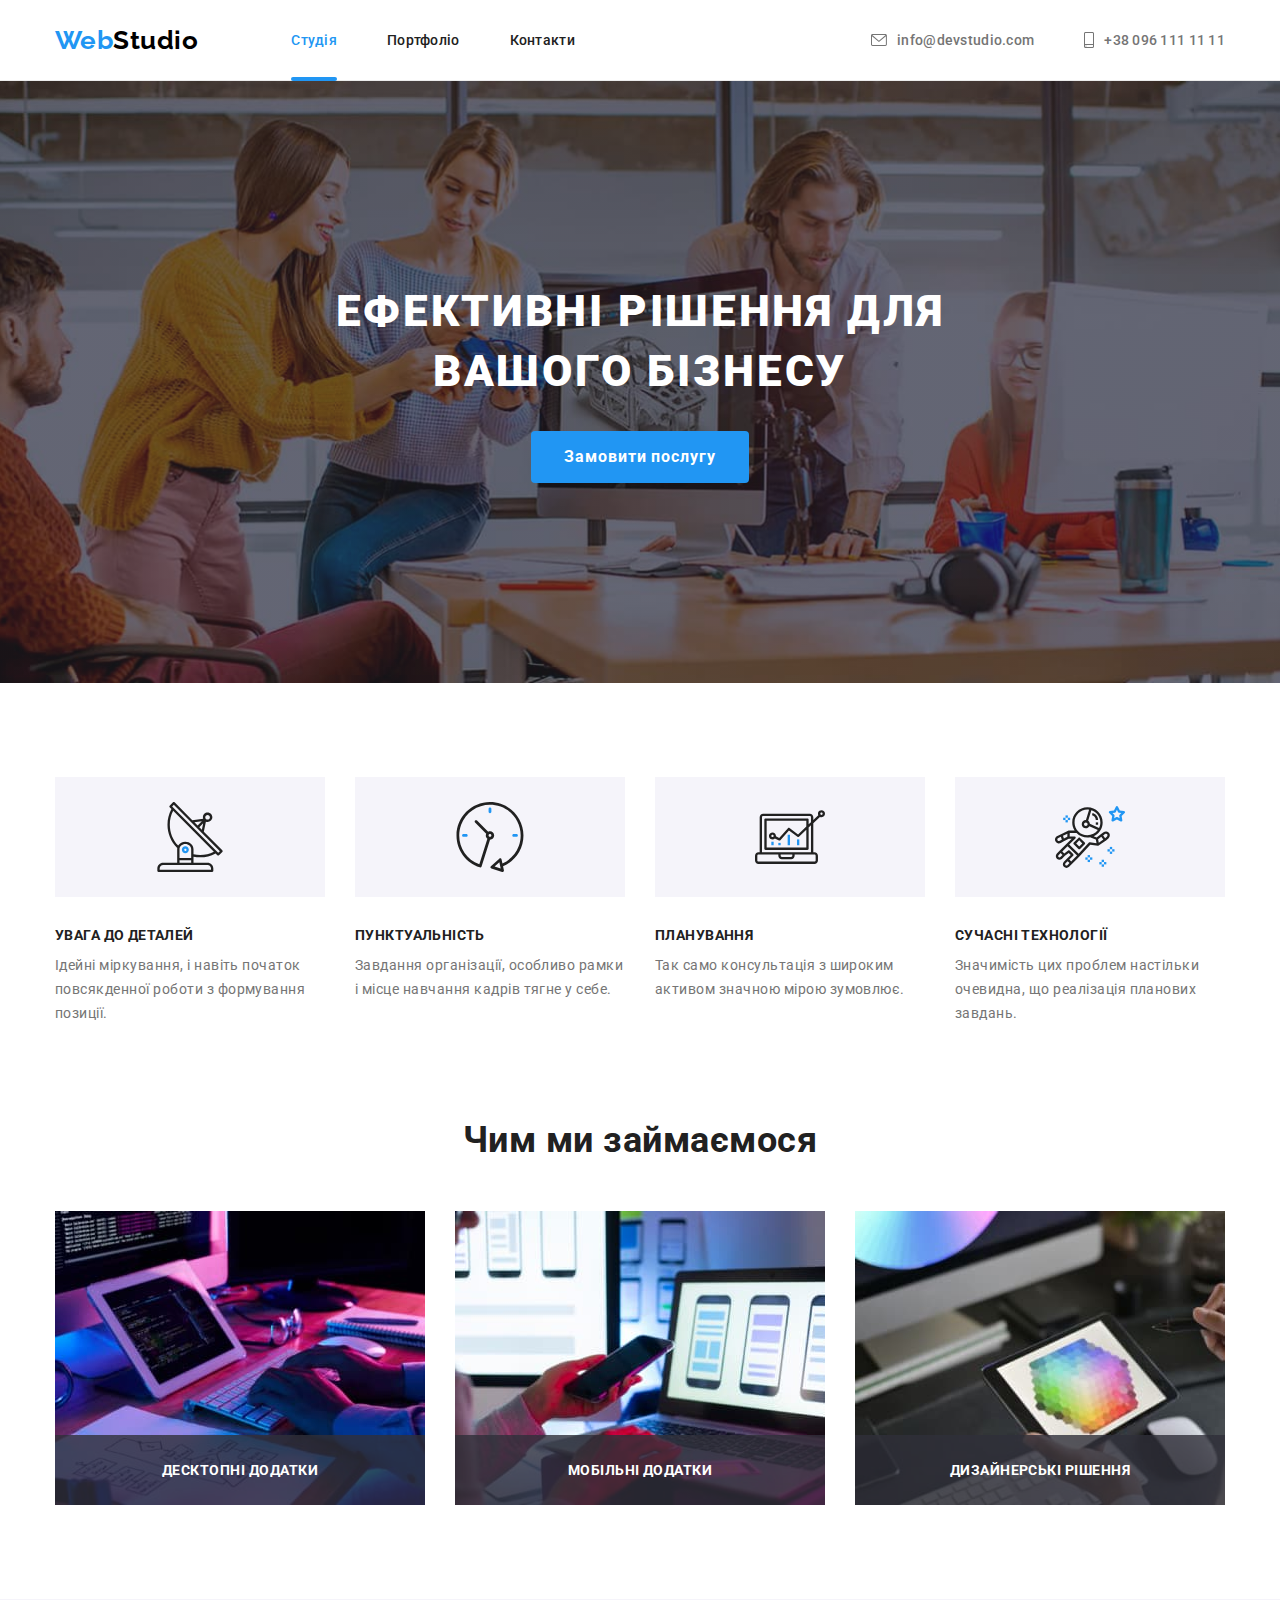
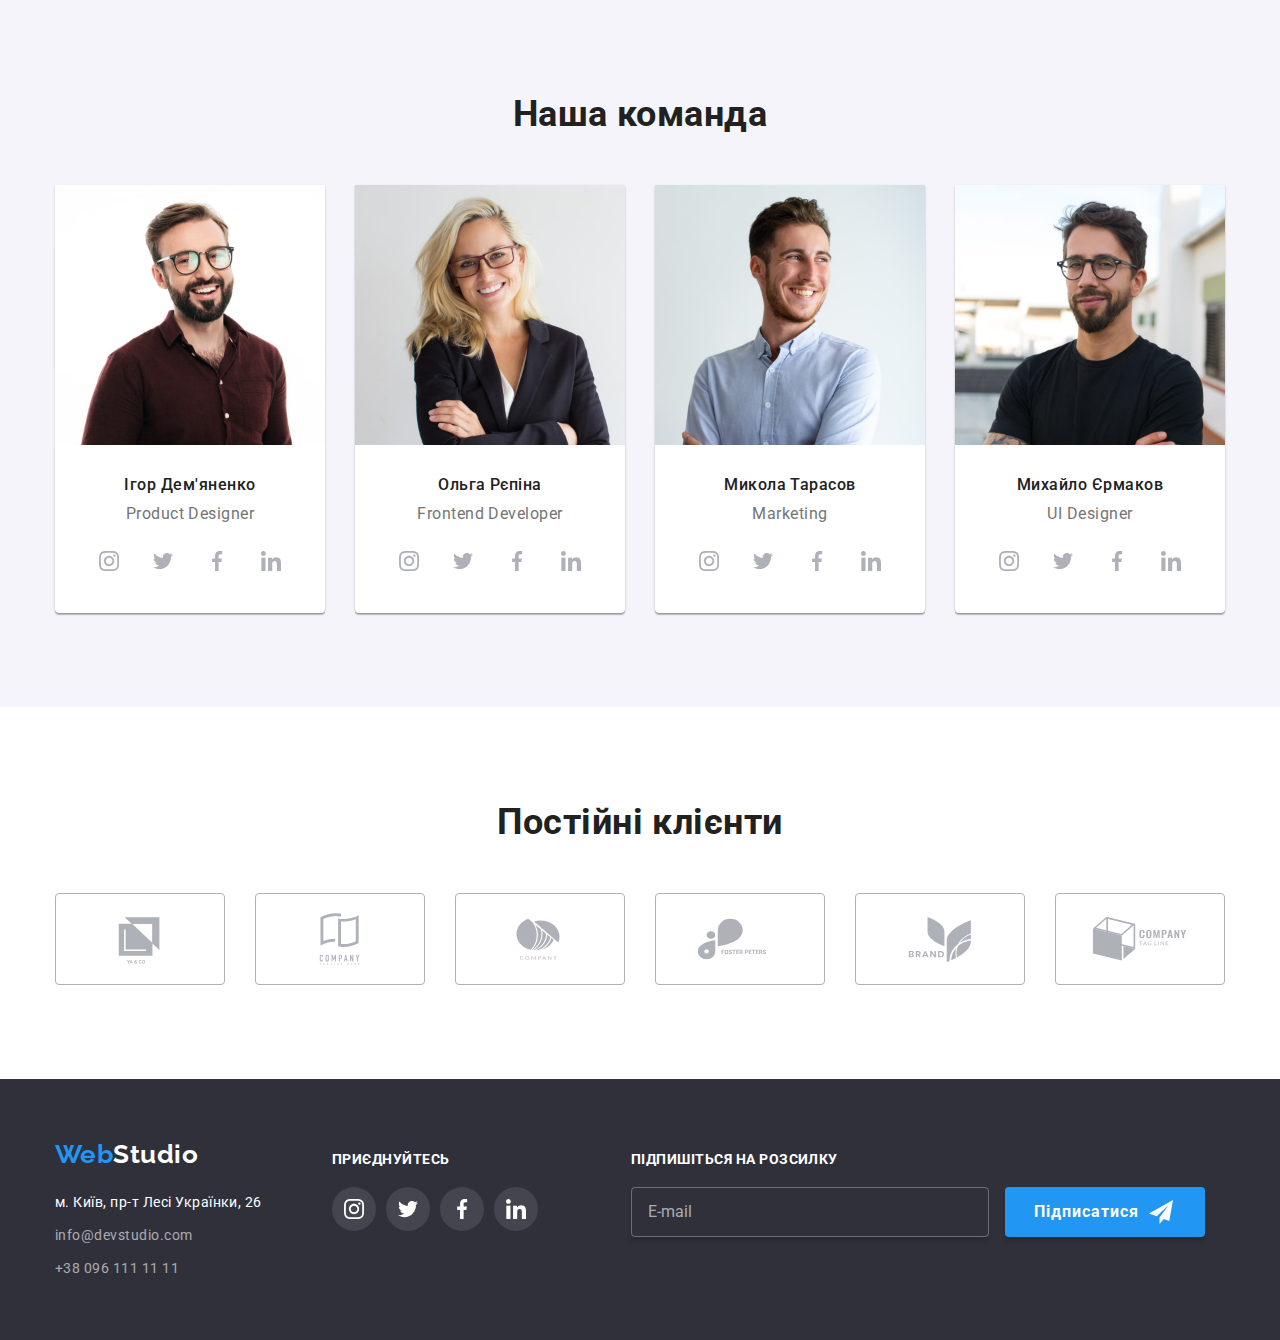
==== index.html @ 0861af61 "4.12" ====
<!DOCTYPE html>
<html lang="uk">
  <head>
    <meta charset="UTF-8" />
    <meta http-equiv="X-UA-Compatible" content="IE=edge" />
    <meta name="viewport" content="width=device-width, initial-scale=1.0" />
    <title>Студія</title>
    <link
      rel="stylesheet"
      href="https://cdnjs.cloudflare.com/ajax/libs/modern-normalize/1.1.0/modern-normalize.css"
    />
    <link
      href="https://fonts.googleapis.com/css2?family=Raleway:wght@700&family=Roboto:wght@400;500;700;900&display=swap"
      rel="stylesheet"
    />
    <link rel="stylesheet" href="./css/styles.css" />
  </head>
  <body class="page-body">
    <!-- Шапка сайта -->
    <header class="page-header">
      <div class="container">
        <a class="header-logo link" href="./index.html">
          <span class="header-logo-web">Web</span>Studio</a
        >
        <nav class="main-nav">
          <ul class="site-nav list">
            <li class="current item">
              <a class="current link" href="./index.html">Студія</a>
            </li>
            <li class="item">
              <a class="link" href="./portfolio.html">Портфоліо</a>
            </li>
            <li class="item"><a class="link" href="">Контакти</a></li>
          </ul>
        </nav>
        <ul class="auth-nav list">
          <li class="item">
            <a class="link" href="mailto:info@devstudio.com"
              ><svg class="auth-icon" width="16" height="12">
                <use href="./images/icons.svg#icon-envelope"></use></svg
              >info@devstudio.com</a
            >
          </li>
          <li class="item">
            <a class="link" href="tel:+380961111111"
              ><svg class="auth-icon" width="10" height="16">
                <use href="./images/icons.svg#icon-smartphone"></use></svg
              >+38 096 111 11 11</a
            >
          </li>
        </ul>
      </div>
    </header>

    <main>
      <!-- Баннер -->
      <section class="hero">
        <div class="container">
          <h1 class="hero-title">Ефективні рішення для<br />вашого бізнесу</h1>
          <button
            class="hero-button second-hero-button"
            type="button"
            data-modal-open
          >
            Замовити послугу
          </button>
        </div>
      </section>
      <!-- Особливості -->
      <section class="section">
        <div class="container">
          <h2 class="features-title" hidden>Особливості</h2>
          <ul class="features-list list">
            <li class="item">
              <div class="thumb">
                <svg class="feature-icon" width="70" height="70">
                  <use href="./images/icons.svg#icon-antenna"></use>
                </svg>
              </div>
              <h3 class="title">УВАГА ДО ДЕТАЛЕЙ</h3>
              <p class="text">
                Ідейні міркування, і навіть початок повсякденної роботи з
                формування позиції.
              </p>
            </li>
            <li class="item">
              <div class="thumb">
                <svg class="feature-icon" width="70" height="70">
                  <use href="./images/icons.svg#icon-clock"></use>
                </svg>
              </div>
              <h3 class="title">ПУНКТУАЛЬНІСТЬ</h3>
              <p class="text">
                Завдання організації, особливо рамки і місце навчання кадрів
                тягне у себе.
              </p>
            </li>
            <li class="item">
              <div class="thumb">
                <svg class="feature-icon" width="70" height="70">
                  <use href="./images/icons.svg#icon-diagram"></use>
                </svg>
              </div>
              <h3 class="title">ПЛАНУВАННЯ</h3>
              <p class="text">
                Так само консультація з широким активом значною мірою зумовлює.
              </p>
            </li>
            <li class="item">
              <div class="thumb">
                <svg class="feature-icon" width="70" height="70">
                  <use href="./images/icons.svg#icon-astronaut"></use>
                </svg>
              </div>
              <h3 class="title">СУЧАСНІ ТЕХНОЛОГІЇ</h3>
              <p class="text">
                Значимість цих проблем настільки очевидна, що реалізація
                планових завдань.
              </p>
            </li>
          </ul>
        </div>
      </section>
      <!-- Чим займаємося, спеціалізація -->
      <section class="section section-special">
        <div class="container">
          <h2 class="specialization-title">Чим ми займаємося</h2>
          <ul class="specialization-list list">
            <li class="item">
              <img
                class="img"
                src="./images/specialization1.jpg"
                alt="Розробка бек-енду"
                width="370"
              />
              <h3 class="item-title">Десктопні додатки</h3>
            </li>
            <li class="item">
              <img
                class="img"
                src="./images/specialization2.jpg"
                alt="Розробка фронт-енду"
                width="370"
              />
              <h3 class="item-title">Мобільні додатки</h3>
            </li>
            <li class="item">
              <img
                class="img"
                src="./images/specialization3.jpg"
                alt="Розробка дизайну"
                width="370"
              />
              <h3 class="item-title">Дизайнерські рішення</h3>
            </li>
          </ul>
        </div>
      </section>
      <!-- Команда -->
      <section class="section team">
        <div class="container">
          <h2 class="team-title">Наша команда</h2>
          <ul class="team-list list">
            <li class="card">
              <img
                class="img"
                src="./images/team1.jpg"
                alt="Портрет"
                width="270"
              />
              <h3 class="title">Ігор Дем'яненко</h3>
              <p class="text">Product Designer</p>
              <ul class="social-icons list">
                <li class="social-item">
                  <a href="" class="social-link link">
                    <svg class="social-icon" width="20" height="20">
                      <use href="./images/icons.svg#icon-instagram"></use>
                    </svg>
                  </a>
                </li>
                <li class="social-item">
                  <a href="" class="social-link link">
                    <svg class="social-icon" width="20" height="20">
                      <use href="./images/icons.svg#icon-twitter"></use>
                    </svg>
                  </a>
                </li>
                <li class="social-item">
                  <a href="" class="social-link link">
                    <svg class="social-icon" width="20" height="20">
                      <use href="./images/icons.svg#icon-facebook"></use>
                    </svg>
                  </a>
                </li>
                <li class="social-item">
                  <a href="" class="social-link link">
                    <svg class="social-icon" width="20" height="20">
                      <use href="./images/icons.svg#icon-linkedin"></use>
                    </svg>
                  </a>
                </li>
              </ul>
            </li>
            <li class="card">
              <img
                class="img"
                src="./images/team2.jpg"
                alt="Портрет"
                width="270"
              />
              <h3 class="title">Ольга Рєпіна</h3>
              <p class="text">Frontend Developer</p>
              <ul class="social-icons list">
                <li class="social-item">
                  <a href="" class="social-link link">
                    <svg class="social-icon" width="20" height="20">
                      <use href="./images/icons.svg#icon-instagram"></use>
                    </svg>
                  </a>
                </li>
                <li class="social-item">
                  <a href="" class="social-link link">
                    <svg class="social-icon" width="20" height="20">
                      <use href="./images/icons.svg#icon-twitter"></use>
                    </svg>
                  </a>
                </li>
                <li class="social-item">
                  <a href="" class="social-link link">
                    <svg class="social-icon" width="20" height="20">
                      <use href="./images/icons.svg#icon-facebook"></use>
                    </svg>
                  </a>
                </li>
                <li class="social-item">
                  <a href="" class="social-link link">
                    <svg class="social-icon" width="20" height="20">
                      <use href="./images/icons.svg#icon-linkedin"></use>
                    </svg>
                  </a>
                </li>
              </ul>
            </li>
            <li class="card">
              <img
                class="img"
                src="./images/team3.jpg"
                alt="Портрет"
                width="270"
              />
              <h3 class="title">Микола Тарасов</h3>
              <p class="text">Marketing</p>
              <ul class="social-icons list">
                <li class="social-item">
                  <a href="" class="social-link link">
                    <svg class="social-icon" width="20" height="20">
                      <use href="./images/icons.svg#icon-instagram"></use>
                    </svg>
                  </a>
                </li>
                <li class="social-item">
                  <a href="" class="social-link link">
                    <svg class="social-icon" width="20" height="20">
                      <use href="./images/icons.svg#icon-twitter"></use>
                    </svg>
                  </a>
                </li>
                <li class="social-item">
                  <a href="" class="social-link link">
                    <svg class="social-icon" width="20" height="20">
                      <use href="./images/icons.svg#icon-facebook"></use>
                    </svg>
                  </a>
                </li>
                <li class="social-item">
                  <a href="" class="social-link link">
                    <svg class="social-icon" width="20" height="20">
                      <use href="./images/icons.svg#icon-linkedin"></use>
                    </svg>
                  </a>
                </li>
              </ul>
            </li>
            <li class="card">
              <img
                class="img"
                src="./images/team4.jpg"
                alt="Портрет"
                width="270"
              />
              <h3 class="title">Михайло Єрмаков</h3>
              <p class="text">UI Designer</p>
              <ul class="social-icons list">
                <li class="social-item">
                  <a href="" class="social-link link">
                    <svg class="social-icon" width="20" height="20">
                      <use href="./images/icons.svg#icon-instagram"></use>
                    </svg>
                  </a>
                </li>
                <li class="social-item">
                  <a href="" class="social-link link">
                    <svg class="social-icon" width="20" height="20">
                      <use href="./images/icons.svg#icon-twitter"></use>
                    </svg>
                  </a>
                </li>
                <li class="social-item">
                  <a href="" class="social-link link">
                    <svg class="social-icon" width="20" height="20">
                      <use href="./images/icons.svg#icon-facebook"></use>
                    </svg>
                  </a>
                </li>
                <li class="social-item">
                  <a href="" class="social-link link">
                    <svg class="social-icon" width="20" height="20">
                      <use href="./images/icons.svg#icon-linkedin"></use>
                    </svg>
                  </a>
                </li>
              </ul>
            </li>
          </ul>
        </div>
      </section>
      <!-- Наші клієнти -->
      <section class="section clients">
        <div class="container">
          <h2 class="clients-title">Постійні клієнти</h2>
          <ul class="clients-list list">
            <li class="clients-item">
              <a class="clients-icon link" href=""
                ><svg class="link-icon" width="106" height="60">
                  <use href="./images/icons.svg#icon-logo-1"></use></svg
              ></a>
            </li>
            <li class="clients-item">
              <a class="clients-icon link" href=""
                ><svg class="link-icon" width="106" height="60">
                  <use href="./images/icons.svg#icon-logo-2"></use></svg
              ></a>
            </li>
            <li class="clients-item">
              <a class="clients-icon link" href=""
                ><svg class="link-icon" width="106" height="60">
                  <use href="./images/icons.svg#icon-logo-3"></use></svg
              ></a>
            </li>
            <li class="clients-item">
              <a class="clients-icon link" href=""
                ><svg class="link-icon" width="106" height="60">
                  <use href="./images/icons.svg#icon-logo-4"></use></svg
              ></a>
            </li>
            <li class="clients-item">
              <a class="clients-icon link" href=""
                ><svg class="link-icon" width="106" height="60">
                  <use href="./images/icons.svg#icon-logo-5"></use></svg
              ></a>
            </li>
            <li class="clients-item">
              <a class="clients-icon link" href=""
                ><svg class="link-icon" width="106" height="60">
                  <use href="./images/icons.svg#icon-logo-6"></use></svg
              ></a>
            </li>
          </ul>
        </div>
      </section>
    </main>
    <!-- Футер -->
    <footer class="footer">
      <div class="container">
        <div class="first-box">
          <a class="footer-logo link" href="/">
            <span class="footer-logo-web">Web</span>Studio</a
          >
          <address class="address">
            <ul class="list">
              <li class="item">
                <a
                  class="city link"
                  href="https://goo.gl/maps/1pyLAUd6PY9C7F6W9"
                  target="_blank"
                  rel="noopener noreferrer nofollow"
                  >м. Київ, пр-т Лесі Українки, 26
                </a>
              </li>
              <li class="item">
                <a class="link" href="mailto:info@devstudio.com"
                  >info@devstudio.com</a
                >
              </li>
              <li class="item">
                <a class="link" href="tel:+380961111111">+38 096 111 11 11</a>
              </li>
            </ul>
          </address>
        </div>
        <div class="social">
          <h2 class="social-title">приєднуйтесь</h2>
          <ul class="social-list list">
            <li class="social-item">
              <a class="social-link link" href="">
                <svg class="icon-link" width="20" height="20">
                  <use href="./images/icons.svg#icon-instagram"></use>
                </svg>
              </a>
            </li>
            <li class="social-item">
              <a class="social-link link" href="">
                <svg class="icon-link" width="20" height="20">
                  <use href="./images/icons.svg#icon-twitter"></use>
                </svg>
              </a>
            </li>
            <li class="social-item">
              <a class="social-link link" href="">
                <svg class="icon-link" width="20" height="20">
                  <use href="./images/icons.svg#icon-facebook"></use>
                </svg>
              </a>
            </li>
            <li class="social-item">
              <a class="social-link link" href="">
                <svg class="icon-link" width="20" height="20">
                  <use href="./images/icons.svg#icon-linkedin"></use>
                </svg>
              </a>
            </li>
          </ul>
        </div>
        <div class="subscription">
          <h2 class="subscription-title">Підпишіться на розсилку</h2>
          <form name="form-subscription">
            <label for="email" class="subscription-label"></label>
            <input
              class="subscription-input"
              type="email"
              name="email"
              id="email"
              placeholder="E-mail"
            />
            <button type="submit" class="subscription-button">
              Підписатися
              <svg class="subscription-icon" width="24" height="24">
                <use href="./images/icons.svg#icon-send"></use>
              </svg>
            </button>
          </form>
        </div>
      </div>
    </footer>
    <!-- Модальне вікно -->
    <div class="modal-backdrop is-hidden" data-modal>
      <div class="modal">
        <button type="button" class="close-sign" data-modal-close>
          <svg class="icon-modal" width="18" height="18">
            <use href="./images/icons.svg#icon-close"></use>
          </svg>
        </button>
        <p class="modal-title">Залиште свої дані, ми вам передзвонимо</p>
        <form name="form-user" class="modal-form">
          <label for="user-name" class="modal-label">Ім'я</label>
          <div class="input-wrapper">
            <input
              name="user-name"
              type="text"
              class="modal-input"
              id="user-name"
            />
            <svg class="input-icon" width="18" height="18">
              <use href="./images/icons.svg#icon-person"></use>
            </svg>
          </div>
          <label for="user-tel" class="modal-label">Телефон</label>
          <div class="input-wrapper">
            <input
              name="user-tel"
              type="tel"
              class="modal-input"
              id="user-tel"
            />
            <svg class="input-icon" width="18" height="18">
              <use href="./images/icons.svg#icon-phone"></use>
            </svg>
          </div>
          <label for="user-email" class="modal-label">Пошта</label>
          <div class="input-wrapper">
            <input
              name="user-email"
              type="email"
              class="modal-input"
              id="user-email"
            />
            <svg class="input-icon" width="18" height="18">
              <use href="./images/icons.svg#icon-email"></use>
            </svg>
          </div>
          <label for="user-comment" class="modal-label">Коментар</label>
          <textarea
            name="user-comment"
            id="user-comment"
            class="modal-input modal-textarea"
            placeholder="Введіть текст"
          ></textarea>
          <div class="check-line">
            <input
              id="checkbox-agree"
              value="agree"
              name="checkbox-agree"
              type="checkbox"
              class="visually-hidden input"
            />
            <label for="checkbox-agree" class="checkbox-agree">
              <span class="icon-wrapper">
                <svg class="agree-icon" width="13" height="9">
                  <use href="./images/icons.svg#icon-check-mark"></use>
                </svg>
              </span>
              Погоджуюся з розсилкою та приймаю
              <a href="" class="checkbox-link">Умови договору</a>
            </label>
          </div>
          <button type="submit" class="form-button">Відправити</button>
        </form>
      </div>
    </div>
    <script src="./js/modal.js"></script>
  </body>
</html>
---- css/styles.css ----
/* Колір основного тексту  #757575;  */
/* Вторинний колір текстy  #212121; */
/* Білий колір #FFFFFF; */
/* Колір акценту  #2196F3; */
/* Колір вторинного фону #F5F4FA; */
:root {
--primery-background-color: #FFFFFF;
--primery-text-color: #757575;
--title-text-color: #212121;
--accent-color: #2196F3;
--secondary-background-color:#F5F4FA;
--card-background-color: #FFFFFF;
--dark-text-color: #000000;
--light-text-color: #FFFFFF;
--aktive-hero-btn-color: #188CE8;
--dark-background-color: #2F303A;
--address-link-color: rgba(255, 255, 255, 0.6);
--border-card-color:#EEEEEE;
--footer-border-color: #ECECEC;
--card-gap: 30px;
--hero-bg-color: #C4C4C4;
--social-link-color: #AFB1B8;
--specialization-bg-color: rgba(47, 48, 58, 0.8);
--hover-overlay-color: rgba(33, 150, 243, 0.9);
--modal-backdrop-color:rgba(0, 0, 0, 0.2);
--modal-border-color:rgba(0, 0, 0, 0.1);
--footer-email-border-color:rgba(255, 255, 255, 0.3);
--footer-email-shadow-color:rgba(0, 0, 0, 0.15);
--input-border-color:rgba(33, 33, 33, 0.2);
--modal-placeholder-color:rgba(117, 117, 117, 0.5);
}
.page-body {
background-color: var(--primery-background-color);
color: var(--primery-text-color);

font-family: Roboto, sans-serif;
letter-spacing: 0.03em;
}

.container {
    width: 1200px;
    margin: 0 auto;
    padding: 0 15px;
  
}
.section {
    padding-top: 94px;
    padding-bottom: 94px;
}
h1,
h2,
h3,
p {
    margin: 0;
}

.list {
    list-style: none;
    padding: 0;
    margin: 0;
}

.link {
    text-decoration: none;   
}
.img{
    display: block;
    max-width: 100%;
}
.card {
    background-color: var(--card-background-color);
 
}
/* Шапка */
.page-header {
    border-bottom: 1px solid var(--footer-border-color);
}
.page-header .container {
    display: flex;
    align-items: center;
}
/* Логотип */
.header-logo {
    font-family: 'Raleway', sans-serif;
    font-weight: 700;
    font-size: 26px;
    line-height: calc(31/26);
  
    color: var(--dark-text-color);
}
.header-logo-web {
    color: var(--accent-color);
}
/* Навігація */
.site-nav {
    display: flex;
    margin-left: 93px;
}
.site-nav .item:not(:last-child){
    margin-right: 50px;
}
.site-nav .link {
    display: block;
    padding-top: 32px;
    padding-bottom: 32px;

    font-weight: 500;
    font-size: 14px;
    line-height: calc(16/14);
    letter-spacing: 0.02em;

    color: var(--title-text-color);

    transition: color 250ms cubic-bezier(0.4, 0, 0.2, 1);
    }
.site-nav .item.current {
    position: relative;
}
.site-nav .item.current::after{
    position: absolute;
    display: block;
    content: " ";
    bottom: -1px;
    border-radius: 2px;
    background-color: var(--accent-color);
    width: 100%;
    height: 4px;
}
.site-nav .current,
.site-nav .link:hover,
.site-nav .link:focus
{
    color: var(--accent-color);
}
.auth-nav {
    display: flex;
    margin-left: auto;
}
.auth-nav .item + .item {
    margin-left: 50px;
}
.auth-nav .link{
    display: flex;
    padding-top: 32px;
    padding-bottom: 32px;
    align-items: center;

    font-weight: 500;
    font-size: 14px;
    line-height: calc(16/14);
    letter-spacing: 0.02em;

    color: inherit;

    transition: color 250ms cubic-bezier(0.4, 0, 0.2, 1);
}
.auth-icon {
    fill: currentColor;
    margin-right: 10px;
}
.auth-nav .link:hover,
.auth-nav .link:focus {
    color: var(--accent-color);
   }
/* Баннер */
.hero {
    max-width: 1600px;
    margin-left: auto;
    margin-right: auto;
    background-image: 
linear-gradient(
    rgba(47, 48, 58, 0.4),
    rgba(47, 48, 58, 0.4)), 
    url(../images/hero-bg.jpg);
    background-repeat: no-repeat;
    background-position: center;
    background-size: cover;

    background-color: var(--hero-bg-color);
    text-align: center;
    padding-top: 200px;
    padding-bottom: 200px;
    align-items: center;
    }
.hero-title {
    margin-bottom: 30px;

    font-weight: 900;
    font-size: 44px;
    line-height: calc(60/44);
    letter-spacing: 0.06em;
    text-transform: uppercase;
    color: var(--light-text-color);

   
}
.hero-button {
    background-color: var(--accent-color);
    color: var(--light-text-color);

    cursor: pointer;

    font-family: inherit;
    font-weight: 700;
    font-size: 16px;
    line-height: calc(30/16);
    letter-spacing: 0.06em;

    display: inline-block;
    border: 1px solid transparent;
    border-radius: 4px; 
    padding: 10px 32px; 
    
    transition: background-color 250ms cubic-bezier(0.4, 0, 0.2, 1);
}
.second-hero-button:hover,
.second-hero-button:focus{
    background-color: var(--aktive-hero-btn-color);
}

/* Особливості */
.thumb {
    width: 270px;
    height: 120px;
    background-color: var(--secondary-background-color) ;
    padding: 25px 100px;
    margin-bottom: var(--card-gap);
}

.features-title {
    font-weight: 700;
    font-size: 36px;
    line-height: calc(42/36);
    text-align: center;

    color: var(--title-text-color);
}
.features-list {
    display: flex;
    flex-wrap: wrap;

    margin-top: calc(-1 * var(--card-gap));
    margin-left: calc(-1 * var(--card-gap));
}

.features-list .item {
    flex-basis: calc((100% - 4 * var(--card-gap))/4);
    margin-left: var(--card-gap);
    margin-top: var(--card-gap);
}

.features-list .title{
    margin-bottom: 10px;

    font-weight: 700;
    font-size: 14px;
    line-height: calc(16/14);
    letter-spacing: 0.03em;
    text-transform: uppercase;

    color: var(--title-text-color);
}
.features-list .text {
    font-size: 14px;
    line-height: calc(24/14);

    color: var(--primery-text-color);
}
/* Чим ми займаємося */
.section-special {
    padding-top: 0;
}
.specialization-list {
    display: flex;
    flex-wrap: wrap;

    margin-top: calc(-1 * var(--card-gap));
    margin-left: calc(-1 * var(--card-gap));
}
.specialization-list .item {
    position: relative;
    flex-basis: calc((100% - 3 * var(--card-gap))/3);
    margin-left: var(--card-gap);
    margin-top: var(--card-gap);
}
.specialization-title {
    margin-bottom: 50px;

    font-weight: 700;
    font-size: 36px;
    line-height: calc(42/36);
    text-align: center;

    color: var(--title-text-color);
}
.specialization-list .item-title {
    position: absolute;
    bottom: 0;
    left: 0;
    width: 100%;
    padding-top: 27px;
    padding-bottom: 27px;

    font-weight: 700;
    font-size: 14px;
    line-height: calc(16/14);
    text-align: center;
    text-transform: uppercase;

    color: var(--light-text-color);
    background-color: var(--specialization-bg-color);
}
/* Команда */
.team {
    background-color: var(--secondary-background-color);
   }
.team-list {
    display: flex;
    flex-wrap: wrap;

    margin-top: calc(-1 * var(--card-gap));
    margin-left: calc(-1 * var(--card-gap));
}
.team-list .img {
    margin-bottom: var(--card-gap);
}
.team-list .card {
    flex-basis: calc((100% - 4 * var(--card-gap))/4);
    margin-left: var(--card-gap);
    margin-top: var(--card-gap);

    border-radius: 0 0 4px 4px;
    box-shadow: 0 2px 1px rgba(0, 0, 0, 0.2),
            0 1px 1px rgba(0, 0, 0, 0.14),
            0 1px 3px rgba(0, 0, 0, 0.12);
}
.team-title {
    margin-bottom: 50px;

    font-weight: 700;
    font-size: 36px;
    line-height: calc(42/36);
    text-align: center;

    color: var(--title-text-color);
}
.team-list .title {
    margin-bottom: 10px;

    font-weight: 500;
    font-size: 16px;
    line-height: calc(19/16);
    text-align: center;

    color: var(--title-text-color);
}
.team-list .text {
    margin-bottom: 16px;
    font-size: 16px;
    line-height: calc(19/16);
    text-align: center;
}
.team .social-icons {
    display: flex;
    justify-content: center;
    margin-bottom: var(--card-gap);
}
.team .social-item {
    width: 44px;
    height: 44px;
    margin-right: 10px;
      }
.team .social-item:last-child {
    margin-right: 0;
}
.team .social-link {
    width: 100%;
    height: 100%;
    display: flex;
    align-items: center;
    justify-content: center;

    fill: var(--social-link-color);

    transition: border-radius 250ms cubic-bezier(0.4, 0, 0.2, 1),
    background-color 250ms cubic-bezier(0.4, 0, 0.2, 1),
    fill 250ms cubic-bezier(0.4, 0, 0.2, 1);
}
.team .social-link:hover,
.team .social-link:focus
{
    border-radius: 50%;
    background-color: var(--accent-color);
    fill: var(--light-text-color);
}

/* Наші клієнти */
.clients-title{
    font-weight: 700;
    font-size: 36px;
    line-height: calc(42/36);
    text-align: center;

    color: var(--title-text-color);

    margin-bottom: 50px;
}
.clients-list{
    display: flex;
    flex-wrap: wrap;
    
    margin-top: calc(-1 * var(--card-gap));
    margin-left: calc(-1 * var(--card-gap));
}
.clients-item {
    
    flex-basis: calc((100% - 6 * var(--card-gap))/6);
    margin-left: var(--card-gap);
    margin-top: var(--card-gap);
    justify-content: center;
    align-items: center;
            
}
.clients-icon {
    display: inline-block;
    color: var(--social-link-color);
    padding: 16px 31px 16px 31px; 
    border: 1px solid var(--social-link-color);
    border-radius: 4px;
    height: 92px;

    transition: color 250ms cubic-bezier(0.4, 0, 0.2, 1),
    border 250ms cubic-bezier(0.4, 0, 0.2, 1);
    }
.clients .link-icon {
    fill: currentColor;
  }
.clients-icon:hover,
.clients-icon:focus {
    color: var(--accent-color);
    border: 1px solid var(--accent-color);
  
}
/* Футер */
.footer {
    background-color: var(--dark-background-color);

    padding-top: 60px;
    padding-bottom: 60px;
}
.footer .container {
    display: flex;
    
}

.footer-logo {
     
    font-family: 'Raleway', sans-serif;
    font-weight: 700;
    font-size: 26px;
    line-height: calc(31/26);
 
    color: var(--light-text-color);
}
.footer-logo-web {
    color: var(--accent-color);
}
.address {
    margin-top: 20px;
}
.address .link{
    font-style: normal;
    font-size: 14px;
    line-height: calc(24/14);

    color: var(--address-link-color);

    transition: color 250ms cubic-bezier(0.4, 0, 0.2, 1);
}
.address .item:not(:last-child) {
    margin-bottom: 9px;
}
.address .city {
    font-size: 14px;
    line-height: calc(24/14);
       
    color: var(--light-text-color);
}
.address .link:hover,
.address .link:focus {
    color: var(--accent-color);
}
.footer .social-list{
    display: flex;

}
.footer .social {
    max-width: 206px;
    height: 80px;
    margin-top: 12px;
    margin-left: 70px;
}
.footer .social-title {
    font-weight: 700;
    font-size: 14px;
    line-height: calc(16/14);
    text-transform: uppercase;
    color: var(--light-text-color);

    margin-bottom: 20px;
}
.footer .social-item{
    width: 44px;
    height: 44px;
    margin-right: 10px;
}
.footer .social-item:last-child{
    margin-right: 0;
}
.footer .social-link {
    width: 100%;
    height: 100%;
    display: flex;
    align-items: center;
    justify-content: center;
    border-radius: 50%;
    background-color: rgba(255, 255, 255, 0.1);;
    color: var(--light-text-color);

    transition: background-color 250ms cubic-bezier(0.4, 0, 0.2, 1);
}
.footer .icon-link{
    fill: currentColor;
}
.footer .social-link:hover,
.footer .social-link:focus {
    background-color: var(--accent-color);
}
.footer .subscription {
    /* width: 570px; */
    height: 86px;
    margin-top: 12px;
    margin-left: 93px;
}
.subscription-title {
    font-weight: 700;
    font-size: 14px;
    line-height: calc(16/14);
    text-transform: uppercase;
    color: var(--light-text-color);

    margin-bottom: 20px;

}
.subscription-input {
    width: 358px;
    height: 50px;
    border: 1px solid var(--footer-email-border-color);
    box-shadow: 0px 4px 4px var(--footer-email-shadow-color);
    border-radius: 4px;
    background-color: inherit;
    padding-left: 16px;

    font-size: 16px;
    line-height: calc(20/16);
    color: var(--address-link-color);
}
.subscription-input::placeholder{
    font-size: 16px;
    line-height: calc(20/16);
    color: var(--address-link-color);
}
.subscription-button{
    display: inline-block;
    position: relative;
    width: 200px;
    height: 50px;
    margin-left: 12px;
    cursor: pointer;
    text-align: left ;
    padding-left: 28px;

    background-color:var(--accent-color);
    border: 1px solid transparent;
    box-shadow: 0px 4px 4px var(--footer-email-shadow-color);
    border-radius: 4px;

    font-weight: 700;
    font-size: 16px;
    line-height: calc(30/16);
    letter-spacing: 0.06em;
    
    color: var(--light-text-color);
}
.subscription-icon {
    position: absolute;
    margin-left: 10px;
    top: 50%;
    transform: translateY(-50%);
}
/* Портфоліо */
.portfolio .filters {
    display: flex;
    justify-content: center;
    margin-bottom: 50px;
}
.filters .item +.item {
    margin-left: 8px;
}
.portfolio .button {
    border: 1px solid transparent;
    border-radius: 4px;
    padding: 6px 22px;
    
    cursor: pointer;
    
    font-family: inherit;
    font-weight: 500;
    font-size: 16px;
    line-height: calc(26/16);
    text-align: center;

    background-color: var(--secondary-background-color);
    color: var(--title-text-color);

    transition: background-color 250ms cubic-bezier(0.4, 0, 0.2, 1),
    color 250ms cubic-bezier(0.4, 0, 0.2, 1),
    box-shadow 250ms cubic-bezier(0.4, 0, 0.2, 1);
}
.portfolio .button:hover,
.portfolio .button:focus {
    background-color: var(--accent-color);
    color: var(--light-text-color);

    box-shadow: 0 2px 2px rgba(0, 0, 0, 0.12),
    0 1px 2px rgba(0, 0, 0, 0.08),
    0 3px 1px rgba(0, 0, 0, 0.1);
}
.portfolio-list {
    display: flex;
    flex-wrap: wrap;

    margin-top: calc(-1 * var(--card-gap));
    margin-left: calc(-1 * var(--card-gap));
}
.portfolio-list .card {
    flex-basis: calc((100% - 3 * var(--card-gap))/3);
    margin-left: var(--card-gap);
    margin-top: var(--card-gap);
display: block;
    transition: box-shadow 250ms cubic-bezier(0.4, 0, 0.2, 1);
}
.portfolio-list .card:hover ,
.portfolio-list .card:focus {
    box-shadow: 1px 4px 6px rgba(0, 0, 0, 0.16),
    0 4px 4px rgba(0, 0, 0, 0.06),
    0 1px 1px rgba(0, 0, 0, 0.12);
}
.portfolio .description {
    padding: 20px 24px;
    border-left: 1px solid var(--border-card-color);
    border-right: 1px solid var(--border-card-color);
    border-bottom: 1px solid var(--border-card-color);
}
.portfolio-list .title {
    margin-bottom: 4px;

    font-weight: 700;
    font-size: 18px;
    line-height: calc(36/18);
    letter-spacing: 0.06em;

    color: var(--title-text-color);
}
.portfolio-list .text {
    font-size: 16px;
    line-height: calc(30/16);
    color: var(--primery-text-color);
}
.portfolio-thumb {
    position: relative;
    overflow: hidden;
}
.portfolio .caption {
    position: absolute;
    top: 0;
    left: 0;
  
    width: 100%;
    height: 100%;
    padding: 63px 24px;

    font-size: 18px;
    line-height: calc(28/18);
    color: var(--light-text-color);
    background-color: var(--hover-overlay-color);
    
    transform: translateY(101%);
    transition: transform 250ms cubic-bezier(0.4, 0, 0.2, 1);
}
.portfolio-list .card :hover .caption,
.portfolio-list .card :focus .caption {
    transform: translateY(0);
}
/* Модальне вікно */
.modal-backdrop {
    position: fixed;
    top: 0;
    bottom: 0;
    left: 0;
    right: 0;
    background-color: var(--modal-backdrop-color);
    border: 1px solid var(--modal-border-color);
    transition: opacity 250ms cubic-bezier(0.4, 0, 0.2, 1), 
    visibility 250ms cubic-bezier(0.4, 0, 0.2, 1);
}

.modal-backdrop.is-hidden .modal {
    top: 50%;
    left: 50%;
    transform: translate(-50%, -50%) scale(1.1);
    }

.modal {
    width: 528px;
    height: 581px;
    position: absolute;
    top: 50%;
    left: 50%;
    transform: translate(-50%, -50%) scale(1);
    transition: transform 250ms cubic-bezier(0.4, 0, 0.2, 1),
    opacity 250ms cubic-bezier(0.4, 0, 0.2, 1);
    background-color: var(--primery-background-color);
    border-radius: 4px;
}

.modal .close-sign {
    position: absolute;
    width: 30px;
    height: 30px;
    top: 8px;
    right: 8px;
    display: flex;
    align-items: center;
    justify-content: center;
    cursor: pointer;
    border: 1px solid var(--modal-border-color);
    border-radius: 50%;
    background-color: var(--primery-background-color);
    color: var(--dark-text-color);
    transition: fill 250ms cubic-bezier(0.4, 0, 0.2, 1);
}
.icon-modal{
    fill: currentColor;
   }
.close-sign :hover,
.close-sign :focus{
    fill: var(--accent-color);
}
.is-hidden {
    visibility: hidden;
    opacity: 0;
    pointer-events: none;
}
.modal {
    padding: 40px;
    align-items: center;
    /* text-align: center; */
}

.modal-title{
    margin-bottom: 12px;

    font-weight: 700;
    font-size: 20px;
    line-height: calc(23/20);
    text-align: center;
    
    color: var(--title-text-color);
}
.modal-label {
    display: block;
    margin-bottom: 4px;
    font-size: 12px;
    line-height: calc(14/12);
    letter-spacing: 0.01em;

    color: var(--primery-text-color);
}
.modal-input {
    width: 100%;
    height: 40px;
    margin-bottom: 0;
    border: 1px solid var(--input-border-color);
    border-radius: 4px;
    transition: outline-style 250ms cubic-bezier(0.4, 0, 0.2, 1),
    color 250ms cubic-bezier(0.4, 0, 0.2, 1),
    border-color 250ms cubic-bezier(0.4, 0, 0.2, 1);

}
.input-wrapper {
    display: block;
    position: relative;
    margin-bottom: 10px;
    color:var(--title-text-color) ;
}

.input-icon {
     position: absolute;
        left: 12px;
        top: 50%;
        transform: translateY(-50%);
    fill: currentColor;
    transition: fill 250ms cubic-bezier(0.4, 0, 0.2, 1);
}
.modal-input:hover,
.modal-input:focus{
    outline-style: none;
    color: var(--accent-color);
    border-color: var(--accent-color);
}
.modal-input:hover+.input-icon,
.modal-input:focus+.input-icon {
    fill: var(--accent-color);
}
.modal-input {
    padding-left: 42px;
    line-height: calc(16/14);
        letter-spacing: 0.01em;
    
        color: var(--modal-placeholder-color);
}
.modal-textarea {
     height: 120px;
     padding: 12px 16px;
     margin-bottom: 20px;
    resize: none;
   
}
.modal-input::placeholder {
    font-size: 12px;
    line-height: calc(16/14);
    letter-spacing: 0.01em;

    color: var(--modal-placeholder-color);
}
.visually-hidden {
    position: absolute;
    width: 1px;
    height: 1px;
    margin: -1px;
    border: 0;
    padding: 0;
    white-space: nowrap;
    clip-path: inset(100%);
    clip: rect(0 0 0 0);
    overflow: hidden;
}
.checkbox-agree{
    display: flex;
    margin-bottom: 30px;
    font-size: 14px;
    line-height: calc(24/14);
    align-items: center;
    color: var(--primery-text-color);
}
.checkbox-link{
    margin-left: 5px;
    color: var(--accent-color) ;
}
.checkbox-agree .icon-wrapper {
    display: flex;
    align-items: center;
    justify-content: center;
    margin-right: 8px;
    width: 16px;
    height: 15px;
    border: 2px solid var(--title-text-color);
    border-radius: 2px;
    
}
.checkbox-agree .agree-icon {
    fill: transparent;
}
.check-line .input:checked+.checkbox-agree .icon-wrapper {
    background-color: var(--accent-color);
    border: none;
}

.check-line input:checked+.checkbox-agree .agree-icon {
    fill: #ffffff;
}
.form-button{
    position: absolute;
    bottom: 40px;
    left: 50%;
    transform: translateX(-50%);

    display: inline-block;
    border: 1px solid transparent;
    padding: 10px 52px;
    cursor: pointer;
    font-family: inherit;
    font-weight: 700;
    font-size: 16px;
    line-height: calc(30/16);
    letter-spacing: 0.06em;

    color:var(--light-text-color);
    background-color: var(--accent-color);
    box-shadow: 0px 4px 4px rgba(0, 0, 0, 0.15);
    border-radius: 4px;
}
.form-button:hover,
.form-button:focus {
    background-color: var(--aktive-hero-btn-color);
}
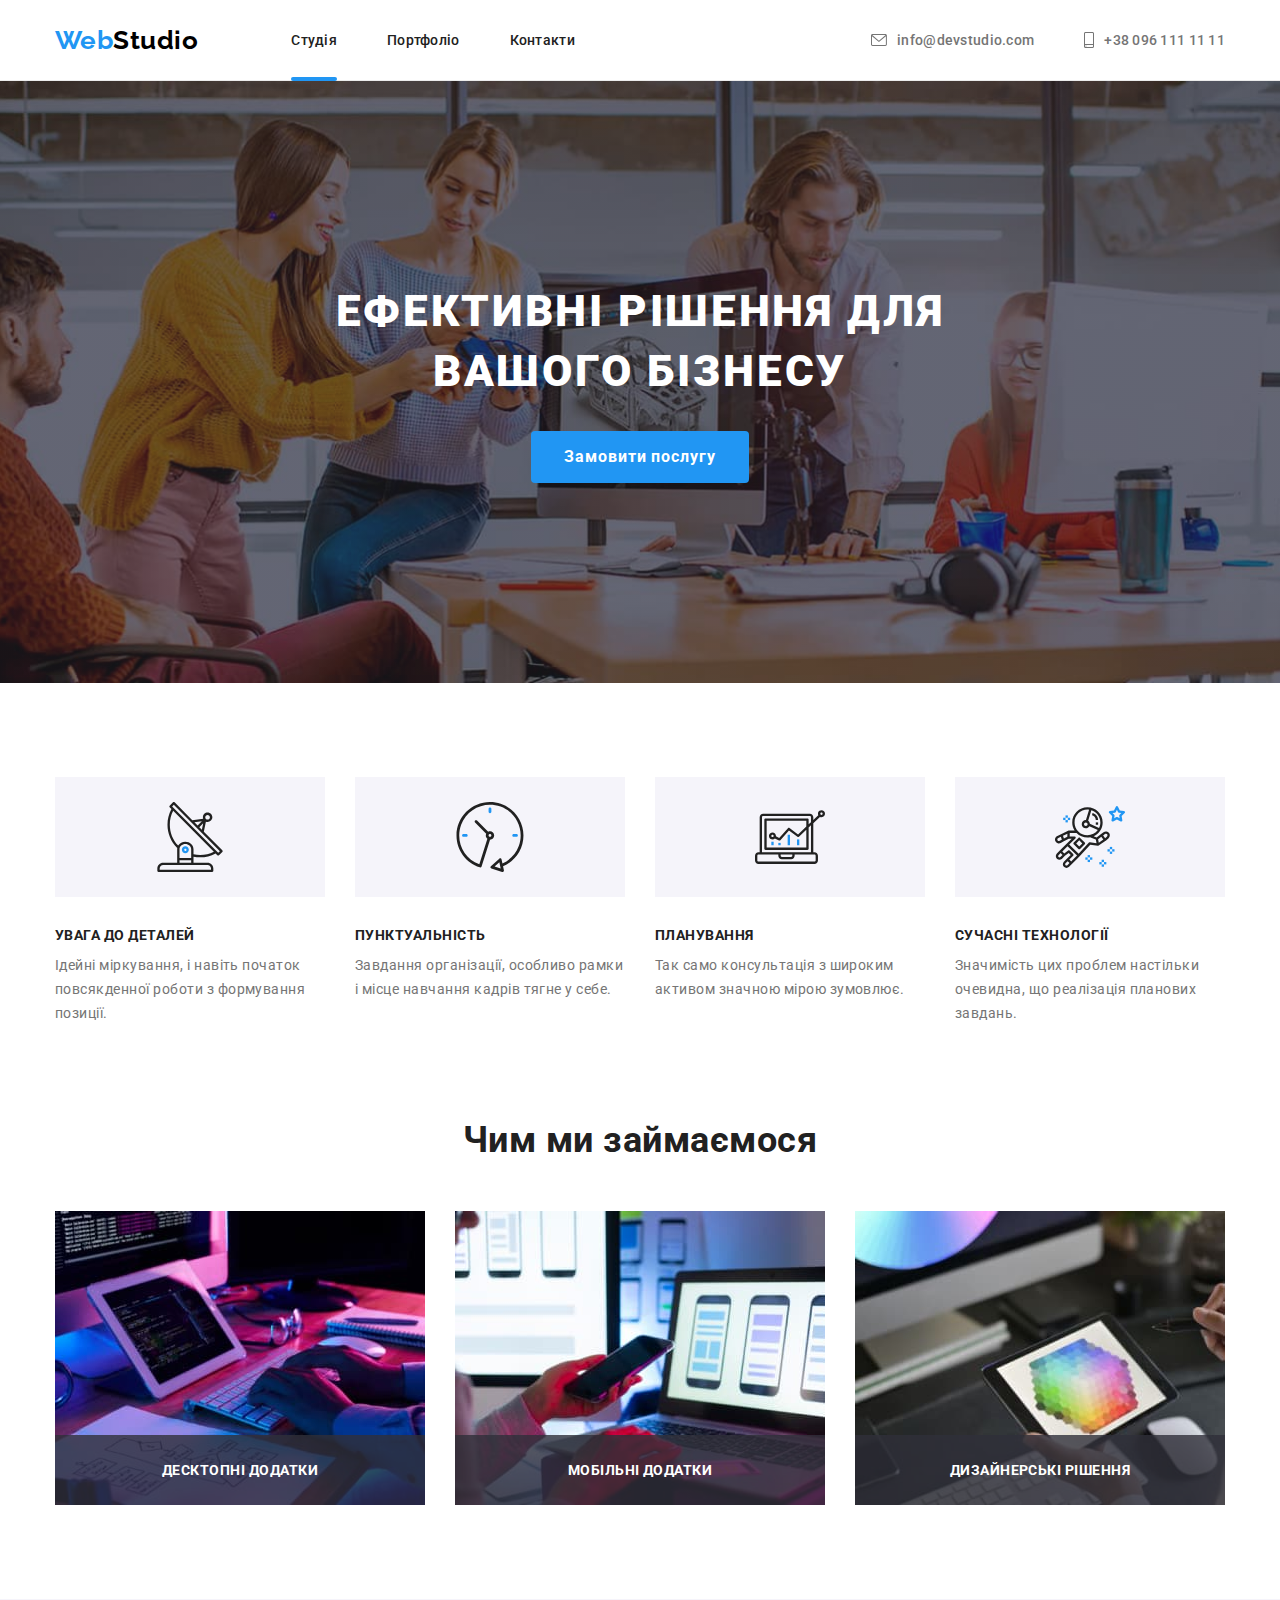
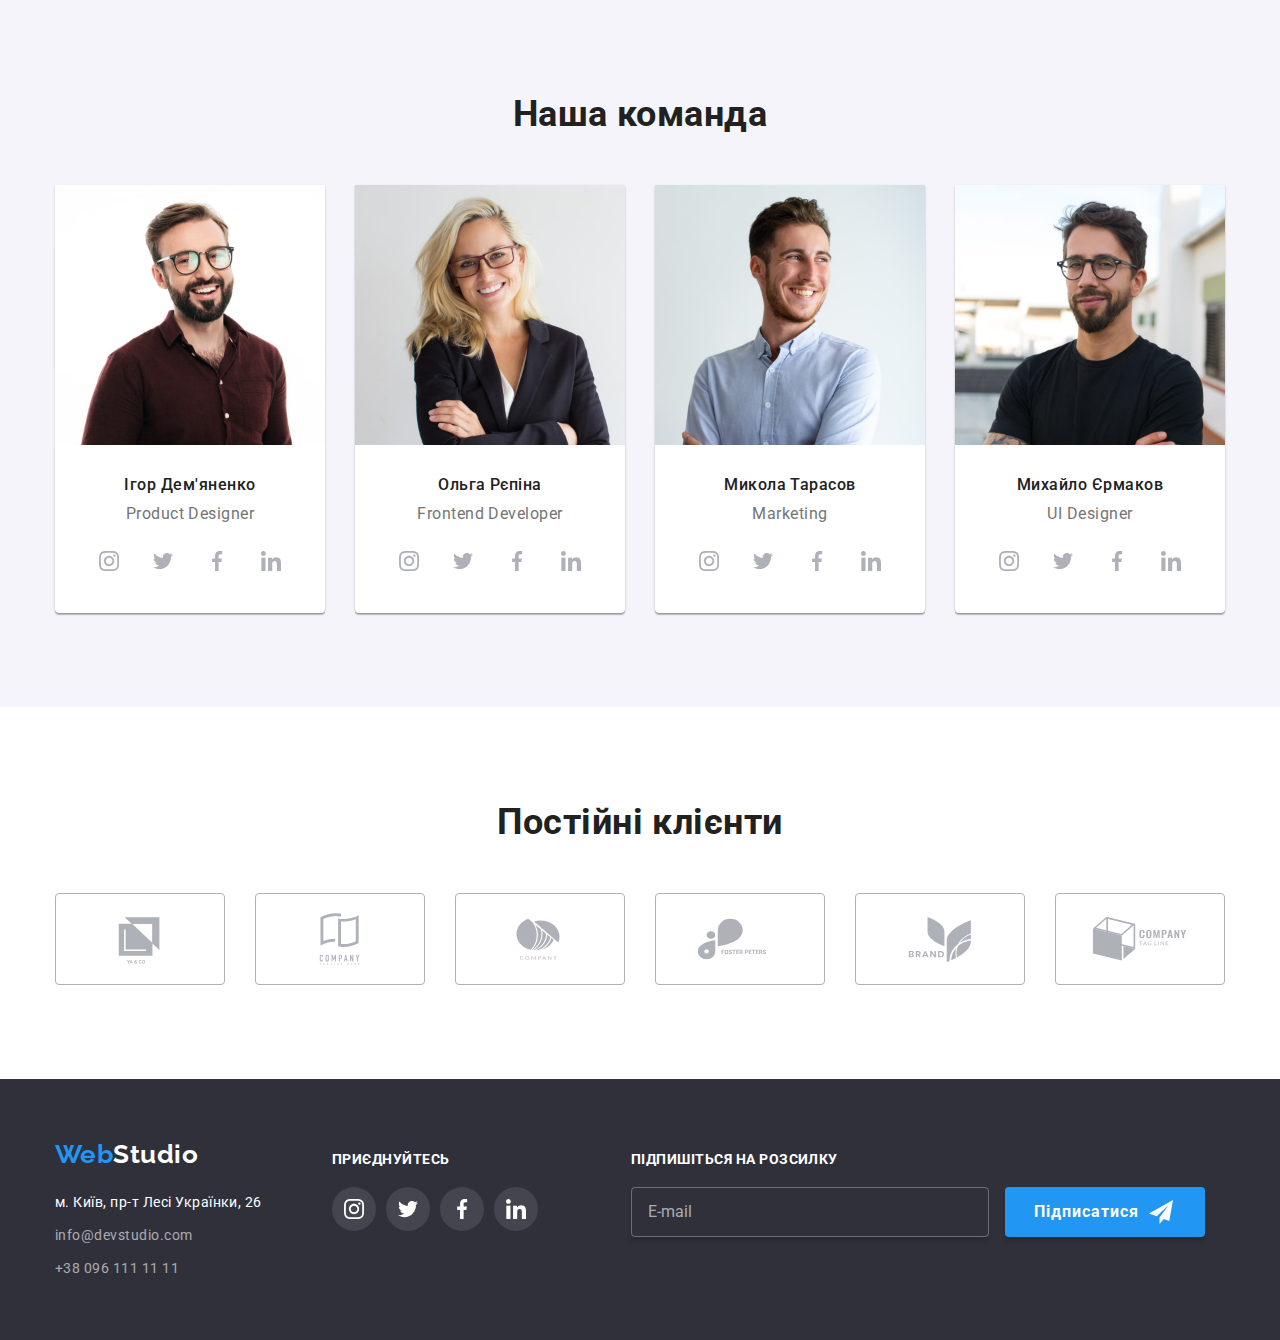
==== commit ff467919: "4.12" ====
--- a/index.html
+++ b/index.html
@@ -13,37 +13,45 @@
       href="https://fonts.googleapis.com/css2?family=Raleway:wght@700&family=Roboto:wght@400;500;700;900&display=swap"
       rel="stylesheet"
     />
-    <link rel="stylesheet" href="./css/styles.css" />
+    <link rel="stylesheet" href="./css/main.min.css" />
   </head>
   <body class="page-body">
     <!-- Шапка сайта -->
     <header class="page-header">
       <div class="container">
-        <a class="header-logo link" href="./index.html">
-          <span class="header-logo-web">Web</span>Studio</a
+        <a class="logo link page-header__logo" href="./index.html">
+          <span class="logo__web">Web</span>Studio</a
         >
         <nav class="main-nav">
           <ul class="site-nav list">
-            <li class="current item">
-              <a class="current link" href="./index.html">Студія</a>
-            </li>
-            <li class="item">
-              <a class="link" href="./portfolio.html">Портфоліо</a>
-            </li>
-            <li class="item"><a class="link" href="">Контакти</a></li>
+            <li class="site-nav__item site-nav__item--current">
+              <a
+                class="site-nav__link site-nav__link--current link"
+                href="./index.html"
+                >Студія</a
+              >
+            </li>
+            <li class="site-nav__item">
+              <a class="site-nav__link link" href="./portfolio.html"
+                >Портфоліо</a
+              >
+            </li>
+            <li class="site-nav__item">
+              <a class="site-nav__link link" href="">Контакти</a>
+            </li>
           </ul>
         </nav>
         <ul class="auth-nav list">
-          <li class="item">
-            <a class="link" href="mailto:info@devstudio.com"
-              ><svg class="auth-icon" width="16" height="12">
+          <li class="auth-nav__item">
+            <a class="auth-nav__link link" href="mailto:info@devstudio.com"
+              ><svg class="auth-nav__icon" width="16" height="12">
                 <use href="./images/icons.svg#icon-envelope"></use></svg
               >info@devstudio.com</a
             >
           </li>
-          <li class="item">
-            <a class="link" href="tel:+380961111111"
-              ><svg class="auth-icon" width="10" height="16">
+          <li class="auth-nav__item">
+            <a class="auth-nav__link link" href="tel:+380961111111"
+              ><svg class="auth-nav__icon" width="10" height="16">
                 <use href="./images/icons.svg#icon-smartphone"></use></svg
               >+38 096 111 11 11</a
             >
@@ -56,64 +64,60 @@
       <!-- Баннер -->
       <section class="hero">
         <div class="container">
-          <h1 class="hero-title">Ефективні рішення для<br />вашого бізнесу</h1>
-          <button
-            class="hero-button second-hero-button"
-            type="button"
-            data-modal-open
-          >
+          <h1 class="hero__title">Ефективні рішення для<br />вашого бізнесу</h1>
+          <button class="hero__button" type="button" data-modal-open>
             Замовити послугу
           </button>
         </div>
       </section>
       <!-- Особливості -->
-      <section class="section">
+      <section class="section section-features">
         <div class="container">
-          <h2 class="features-title" hidden>Особливості</h2>
-          <ul class="features-list list">
-            <li class="item">
-              <div class="thumb">
-                <svg class="feature-icon" width="70" height="70">
+          <h2 class="section-features__title" hidden>Особливості</h2>
+          <ul class="features list">
+            <li class="features__item">
+              <div class="features__thumb">
+                <svg class="features__icon" width="70" height="70">
                   <use href="./images/icons.svg#icon-antenna"></use>
                 </svg>
               </div>
-              <h3 class="title">УВАГА ДО ДЕТАЛЕЙ</h3>
-              <p class="text">
+              <h3 class="title features__title">УВАГА ДО ДЕТАЛЕЙ</h3>
+              <p class="features__text">
                 Ідейні міркування, і навіть початок повсякденної роботи з
                 формування позиції.
               </p>
             </li>
-            <li class="item">
-              <div class="thumb">
-                <svg class="feature-icon" width="70" height="70">
+            <li class="features__item">
+              <div class="features__thumb">
+                <svg class="features__icon" width="70" height="70">
                   <use href="./images/icons.svg#icon-clock"></use>
                 </svg>
               </div>
-              <h3 class="title">ПУНКТУАЛЬНІСТЬ</h3>
-              <p class="text">
+              <h3 class=" title features__title">ПУНКТУАЛЬНІСТЬ</h3>
+              <p class="features__text">
                 Завдання організації, особливо рамки і місце навчання кадрів
                 тягне у себе.
               </p>
             </li>
-            <li class="item">
-              <div class="thumb">
-                <svg class="feature-icon" width="70" height="70">
+            <li class="features__item">
+              <div class="features__thumb">
+                <svg class="features__icon" width="70" height="70">
                   <use href="./images/icons.svg#icon-diagram"></use>
                 </svg>
               </div>
-              <h3 class="title">ПЛАНУВАННЯ</h3>
-              <p class="text">
+              <h3 class="title features__title">ПЛАНУВАННЯ</h3>
+              <p class="features__text">
                 Так само консультація з широким активом значною мірою зумовлює.
               </p>
             </li>
-            <li class="item">
-              <div class="thumb">
-                <svg class="feature-icon" width="70" height="70">
+            <li class="features__item">
+              <div class="features__thumb">
+                <svg class="features__icon" width="70" height="70">
                   <use href="./images/icons.svg#icon-astronaut"></use>
                 </svg>
               </div>
-              <h3 class="title">СУЧАСНІ ТЕХНОЛОГІЇ</h3>
-              <p class="text">
+              <h3 class="title features__title">СУЧАСНІ ТЕХНОЛОГІЇ</h3>
+              <p class="features__text">
                 Значимість цих проблем настільки очевидна, що реалізація
                 планових завдань.
               </p>
@@ -122,36 +126,36 @@
         </div>
       </section>
       <!-- Чим займаємося, спеціалізація -->
-      <section class="section section-special">
+      <section class="section section--special section-specialization">
         <div class="container">
-          <h2 class="specialization-title">Чим ми займаємося</h2>
-          <ul class="specialization-list list">
-            <li class="item">
+          <h2 class="section-specialization__title">Чим ми займаємося</h2>
+          <ul class="specialization list">
+            <li class="specialization__item">
               <img
                 class="img"
                 src="./images/specialization1.jpg"
                 alt="Розробка бек-енду"
                 width="370"
               />
-              <h3 class="item-title">Десктопні додатки</h3>
-            </li>
-            <li class="item">
+              <h3 class="title specialization__title">Десктопні додатки</h3>
+            </li>
+            <li class="specialization__item">
               <img
                 class="img"
                 src="./images/specialization2.jpg"
                 alt="Розробка фронт-енду"
                 width="370"
               />
-              <h3 class="item-title">Мобільні додатки</h3>
-            </li>
-            <li class="item">
+              <h3 class="title specialization__title">Мобільні додатки</h3>
+            </li>
+            <li class="specialization__item">
               <img
                 class="img"
                 src="./images/specialization3.jpg"
                 alt="Розробка дизайну"
                 width="370"
               />
-              <h3 class="item-title">Дизайнерські рішення</h3>
+              <h3 class="title specialization__title">Дизайнерські рішення</h3>
             </li>
           </ul>
         </div>
@@ -159,162 +163,162 @@
       <!-- Команда -->
       <section class="section team">
         <div class="container">
-          <h2 class="team-title">Наша команда</h2>
-          <ul class="team-list list">
-            <li class="card">
-              <img
-                class="img"
+          <h2 class="team__title">Наша команда</h2>
+          <ul class="team__list list">
+            <li class="team-card">
+              <img
+                class="img team-card__image"
                 src="./images/team1.jpg"
                 alt="Портрет"
                 width="270"
               />
-              <h3 class="title">Ігор Дем'яненко</h3>
-              <p class="text">Product Designer</p>
-              <ul class="social-icons list">
-                <li class="social-item">
-                  <a href="" class="social-link link">
-                    <svg class="social-icon" width="20" height="20">
+              <h3 class="team-card__title">Ігор Дем'яненко</h3>
+              <p class="team-card__text">Product Designer</p>
+              <ul class="social-list team-card__social-list list">
+                <li class="social-list__item">
+                  <a href="" class="social-list__link link">
+                    <svg class="social-list__icon" width="20" height="20">
                       <use href="./images/icons.svg#icon-instagram"></use>
                     </svg>
                   </a>
                 </li>
-                <li class="social-item">
-                  <a href="" class="social-link link">
-                    <svg class="social-icon" width="20" height="20">
+                <li class="social-list__item">
+                  <a href="" class="social-list__link link">
+                    <svg class="social-list__icon" width="20" height="20">
                       <use href="./images/icons.svg#icon-twitter"></use>
                     </svg>
                   </a>
                 </li>
-                <li class="social-item">
-                  <a href="" class="social-link link">
-                    <svg class="social-icon" width="20" height="20">
+                <li class="social-list__item">
+                  <a href="" class="social-list__link link">
+                    <svg class="social-list__icon" width="20" height="20">
                       <use href="./images/icons.svg#icon-facebook"></use>
                     </svg>
                   </a>
                 </li>
-                <li class="social-item">
-                  <a href="" class="social-link link">
-                    <svg class="social-icon" width="20" height="20">
+                <li class="social-list__item">
+                  <a href="" class="social-list__link link">
+                    <svg class="social-list__icon" width="20" height="20">
                       <use href="./images/icons.svg#icon-linkedin"></use>
                     </svg>
                   </a>
                 </li>
               </ul>
             </li>
-            <li class="card">
-              <img
-                class="img"
+            <li class="team-card">
+              <img
+                class="img team-card__image"
                 src="./images/team2.jpg"
                 alt="Портрет"
                 width="270"
               />
-              <h3 class="title">Ольга Рєпіна</h3>
-              <p class="text">Frontend Developer</p>
-              <ul class="social-icons list">
-                <li class="social-item">
-                  <a href="" class="social-link link">
-                    <svg class="social-icon" width="20" height="20">
+              <h3 class="team-card__title">Ольга Рєпіна</h3>
+              <p class="team-card__text">Frontend Developer</p>
+              <ul class="social-list team-card__social-list list">
+                <li class="social-list__item">
+                  <a href="" class="social-list__link link">
+                    <svg class="social-list__icon" width="20" height="20">
                       <use href="./images/icons.svg#icon-instagram"></use>
                     </svg>
                   </a>
                 </li>
-                <li class="social-item">
-                  <a href="" class="social-link link">
-                    <svg class="social-icon" width="20" height="20">
+                <li class="social-list__item">
+                  <a href="" class="social-list__link link">
+                    <svg class="social-list__icon" width="20" height="20">
                       <use href="./images/icons.svg#icon-twitter"></use>
                     </svg>
                   </a>
                 </li>
-                <li class="social-item">
-                  <a href="" class="social-link link">
-                    <svg class="social-icon" width="20" height="20">
+                <li class="social-list__item">
+                  <a href="" class="social-list__link link">
+                    <svg class="social-list__icon" width="20" height="20">
                       <use href="./images/icons.svg#icon-facebook"></use>
                     </svg>
                   </a>
                 </li>
-                <li class="social-item">
-                  <a href="" class="social-link link">
-                    <svg class="social-icon" width="20" height="20">
+                <li class="social-list__item">
+                  <a href="" class="social-list__link link">
+                    <svg class="social-list__icon" width="20" height="20">
                       <use href="./images/icons.svg#icon-linkedin"></use>
                     </svg>
                   </a>
                 </li>
               </ul>
             </li>
-            <li class="card">
-              <img
-                class="img"
+            <li class="team-card">
+              <img
+                class="img team-card__image"
                 src="./images/team3.jpg"
                 alt="Портрет"
                 width="270"
               />
-              <h3 class="title">Микола Тарасов</h3>
-              <p class="text">Marketing</p>
-              <ul class="social-icons list">
-                <li class="social-item">
-                  <a href="" class="social-link link">
-                    <svg class="social-icon" width="20" height="20">
+              <h3 class="team-card__title">Микола Тарасов</h3>
+              <p class="team-card__text">Marketing</p>
+              <ul class="social-list team-card__social-list list">
+                <li class="social-list__item">
+                  <a href="" class="social-list__link link">
+                    <svg class="social-list__icon" width="20" height="20">
                       <use href="./images/icons.svg#icon-instagram"></use>
                     </svg>
                   </a>
                 </li>
-                <li class="social-item">
-                  <a href="" class="social-link link">
-                    <svg class="social-icon" width="20" height="20">
+                <li class="social-list__item">
+                  <a href="" class="social-list__link link">
+                    <svg class="social-list__icon" width="20" height="20">
                       <use href="./images/icons.svg#icon-twitter"></use>
                     </svg>
                   </a>
                 </li>
-                <li class="social-item">
-                  <a href="" class="social-link link">
-                    <svg class="social-icon" width="20" height="20">
+                <li class="social-list__item">
+                  <a href="" class="social-list__link link">
+                    <svg class="social-list__icon" width="20" height="20">
                       <use href="./images/icons.svg#icon-facebook"></use>
                     </svg>
                   </a>
                 </li>
-                <li class="social-item">
-                  <a href="" class="social-link link">
-                    <svg class="social-icon" width="20" height="20">
+                <li class="social-list__item">
+                  <a href="" class="social-list__link link">
+                    <svg class="social-list__icon" width="20" height="20">
                       <use href="./images/icons.svg#icon-linkedin"></use>
                     </svg>
                   </a>
                 </li>
               </ul>
             </li>
-            <li class="card">
-              <img
-                class="img"
+            <li class="team-card">
+              <img
+                class="img team-card__image"
                 src="./images/team4.jpg"
                 alt="Портрет"
                 width="270"
               />
-              <h3 class="title">Михайло Єрмаков</h3>
-              <p class="text">UI Designer</p>
-              <ul class="social-icons list">
-                <li class="social-item">
-                  <a href="" class="social-link link">
-                    <svg class="social-icon" width="20" height="20">
+              <h3 class="team-card__title">Михайло Єрмаков</h3>
+              <p class="team-card__text">UI Designer</p>
+              <ul class="social-list team-card__social-list list">
+                <li class="social-list__item">
+                  <a href="" class="social-list__link link">
+                    <svg class="social-list__icon" width="20" height="20">
                       <use href="./images/icons.svg#icon-instagram"></use>
                     </svg>
                   </a>
                 </li>
-                <li class="social-item">
-                  <a href="" class="social-link link">
-                    <svg class="social-icon" width="20" height="20">
+                <li class="social-list__item">
+                  <a href="" class="social-list__link link">
+                    <svg class="social-list__icon" width="20" height="20">
                       <use href="./images/icons.svg#icon-twitter"></use>
                     </svg>
                   </a>
                 </li>
-                <li class="social-item">
-                  <a href="" class="social-link link">
-                    <svg class="social-icon" width="20" height="20">
+                <li class="social-list__item">
+                  <a href="" class="social-list__link link">
+                    <svg class="social-list__icon" width="20" height="20">
                       <use href="./images/icons.svg#icon-facebook"></use>
                     </svg>
                   </a>
                 </li>
-                <li class="social-item">
-                  <a href="" class="social-link link">
-                    <svg class="social-icon" width="20" height="20">
+                <li class="social-list__item">
+                  <a href="" class="social-list__link link">
+                    <svg class="social-list__icon" width="20" height="20">
                       <use href="./images/icons.svg#icon-linkedin"></use>
                     </svg>
                   </a>
@@ -327,41 +331,41 @@
       <!-- Наші клієнти -->
       <section class="section clients">
         <div class="container">
-          <h2 class="clients-title">Постійні клієнти</h2>
-          <ul class="clients-list list">
-            <li class="clients-item">
-              <a class="clients-icon link" href=""
-                ><svg class="link-icon" width="106" height="60">
+          <h2 class="clients__title">Постійні клієнти</h2>
+          <ul class="clients__list list">
+            <li class="client-card">
+              <a class="client-card__link link" href=""
+                ><svg class="client-card__icon" width="106" height="60">
                   <use href="./images/icons.svg#icon-logo-1"></use></svg
               ></a>
             </li>
-            <li class="clients-item">
-              <a class="clients-icon link" href=""
-                ><svg class="link-icon" width="106" height="60">
+            <li class="client-card">
+              <a class="client-card__link link" href=""
+                ><svg class="client-card__icon" width="106" height="60">
                   <use href="./images/icons.svg#icon-logo-2"></use></svg
               ></a>
             </li>
-            <li class="clients-item">
-              <a class="clients-icon link" href=""
-                ><svg class="link-icon" width="106" height="60">
+            <li class="client-card">
+              <a class="client-card__link link" href=""
+                ><svg class="client-card__icon" width="106" height="60">
                   <use href="./images/icons.svg#icon-logo-3"></use></svg
               ></a>
             </li>
-            <li class="clients-item">
-              <a class="clients-icon link" href=""
-                ><svg class="link-icon" width="106" height="60">
+            <li class="client-card">
+              <a class="client-card__link link" href=""
+                ><svg class="client-card__icon" width="106" height="60">
                   <use href="./images/icons.svg#icon-logo-4"></use></svg
               ></a>
             </li>
-            <li class="clients-item">
-              <a class="clients-icon link" href=""
-                ><svg class="link-icon" width="106" height="60">
+            <li class="client-card">
+              <a class="client-card__link link" href=""
+                ><svg class="client-card__icon" width="106" height="60">
                   <use href="./images/icons.svg#icon-logo-5"></use></svg
               ></a>
             </li>
-            <li class="clients-item">
-              <a class="clients-icon link" href=""
-                ><svg class="link-icon" width="106" height="60">
+            <li class="client-card">
+              <a class="client-card__link link" href=""
+                ><svg class="client-card__icon" width="106" height="60">
                   <use href="./images/icons.svg#icon-logo-6"></use></svg
               ></a>
             </li>
@@ -371,60 +375,74 @@
     </main>
     <!-- Футер -->
     <footer class="footer">
-      <div class="container">
-        <div class="first-box">
-          <a class="footer-logo link" href="/">
-            <span class="footer-logo-web">Web</span>Studio</a
+      <div class="container footer__container">
+        <div class="footer__first-box">
+          <a class="logo link footer__logo" href="/">
+            <span class="logo__web">Web</span>Studio</a
           >
-          <address class="address">
-            <ul class="list">
-              <li class="item">
+          <address class="address footer__address">
+            <ul class="address__list list">
+              <li class="address__item">
                 <a
-                  class="city link"
+                  class="address__link address__link--city link"
                   href="https://goo.gl/maps/1pyLAUd6PY9C7F6W9"
                   target="_blank"
                   rel="noopener noreferrer nofollow"
                   >м. Київ, пр-т Лесі Українки, 26
                 </a>
               </li>
-              <li class="item">
-                <a class="link" href="mailto:info@devstudio.com"
+              <li class="address__item">
+                <a class="address__link link" href="mailto:info@devstudio.com"
                   >info@devstudio.com</a
                 >
               </li>
-              <li class="item">
-                <a class="link" href="tel:+380961111111">+38 096 111 11 11</a>
+              <li class="address__item">
+                <a class="address__link link" href="tel:+380961111111"
+                  >+38 096 111 11 11</a
+                >
               </li>
             </ul>
           </address>
         </div>
-        <div class="social">
-          <h2 class="social-title">приєднуйтесь</h2>
+        <div class="social footer__social">
+          <h2 class="title social__title">приєднуйтесь</h2>
           <ul class="social-list list">
-            <li class="social-item">
-              <a class="social-link link" href="">
-                <svg class="icon-link" width="20" height="20">
+            <li class="social-list__item">
+              <a
+                class="social-list__link social-list__link--secondary link"
+                href=""
+              >
+                <svg class="social-list__icon" width="20" height="20">
                   <use href="./images/icons.svg#icon-instagram"></use>
                 </svg>
               </a>
             </li>
-            <li class="social-item">
-              <a class="social-link link" href="">
-                <svg class="icon-link" width="20" height="20">
+            <li class="social-list__item">
+              <a
+                class="social-list__link social-list__link--secondary link"
+                href=""
+              >
+                <svg class="social-list__icon" width="20" height="20">
                   <use href="./images/icons.svg#icon-twitter"></use>
                 </svg>
               </a>
             </li>
-            <li class="social-item">
-              <a class="social-link link" href="">
-                <svg class="icon-link" width="20" height="20">
+            <li class="social-list__item">
+              <a
+                class="social-list__link social-list__link--secondary link"
+                href=""
+              >
+                <svg class="social-list__icon" width="20" height="20">
                   <use href="./images/icons.svg#icon-facebook"></use>
                 </svg>
               </a>
             </li>
-            <li class="social-item">
-              <a class="social-link link" href="">
-                <svg class="icon-link" width="20" height="20">
+            <li class="social-list__item">
+              <a
+                class="social-list__link social-list__link--secondary link"
+                href=""
+              >
+                <svg class="social-list__icon" width="20" height="20">
                   <use href="./images/icons.svg#icon-linkedin"></use>
                 </svg>
               </a>
@@ -432,19 +450,19 @@
           </ul>
         </div>
         <div class="subscription">
-          <h2 class="subscription-title">Підпишіться на розсилку</h2>
-          <form name="form-subscription">
-            <label for="email" class="subscription-label"></label>
+          <h2 class="title subscription__title">Підпишіться на розсилку</h2>
+          <form name="subscription__form">
+            <label for="email" class="subscription__label"></label>
             <input
-              class="subscription-input"
+              class="subscription__input"
               type="email"
               name="email"
               id="email"
               placeholder="E-mail"
             />
-            <button type="submit" class="subscription-button">
+            <button type="submit" class="subscription__button">
               Підписатися
-              <svg class="subscription-icon" width="24" height="24">
+              <svg class="subscription__icon" width="24" height="24">
                 <use href="./images/icons.svg#icon-send"></use>
               </svg>
             </button>
@@ -455,75 +473,75 @@
     <!-- Модальне вікно -->
     <div class="modal-backdrop is-hidden" data-modal>
       <div class="modal">
-        <button type="button" class="close-sign" data-modal-close>
-          <svg class="icon-modal" width="18" height="18">
+        <button type="button" class="modal__close-sign" data-modal-close>
+          <svg class="modal__button-icon" width="18" height="18">
             <use href="./images/icons.svg#icon-close"></use>
           </svg>
         </button>
-        <p class="modal-title">Залиште свої дані, ми вам передзвонимо</p>
-        <form name="form-user" class="modal-form">
-          <label for="user-name" class="modal-label">Ім'я</label>
-          <div class="input-wrapper">
+        <p class="modal__title">Залиште свої дані, ми вам передзвонимо</p>
+        <form name="form-user" class="modal__form">
+          <label for="user-name" class="modal__label">Ім'я</label>
+          <div class="modal__input-wrapper">
             <input
               name="user-name"
               type="text"
-              class="modal-input"
+              class="modal__input"
               id="user-name"
             />
-            <svg class="input-icon" width="18" height="18">
+            <svg class="modal__input-icon" width="18" height="18">
               <use href="./images/icons.svg#icon-person"></use>
             </svg>
           </div>
-          <label for="user-tel" class="modal-label">Телефон</label>
-          <div class="input-wrapper">
+          <label for="user-tel" class="modal__label">Телефон</label>
+          <div class="modal__input-wrapper">
             <input
               name="user-tel"
               type="tel"
-              class="modal-input"
+              class="modal__input"
               id="user-tel"
             />
-            <svg class="input-icon" width="18" height="18">
+            <svg class="modal__input-icon" width="18" height="18">
               <use href="./images/icons.svg#icon-phone"></use>
             </svg>
           </div>
-          <label for="user-email" class="modal-label">Пошта</label>
-          <div class="input-wrapper">
+          <label for="user-email" class="modal__label">Пошта</label>
+          <div class="modal__input-wrapper">
             <input
               name="user-email"
               type="email"
-              class="modal-input"
+              class="modal__input"
               id="user-email"
             />
-            <svg class="input-icon" width="18" height="18">
+            <svg class="modal__input-icon" width="18" height="18">
               <use href="./images/icons.svg#icon-email"></use>
             </svg>
           </div>
-          <label for="user-comment" class="modal-label">Коментар</label>
+          <label for="user-comment" class="modal__label">Коментар</label>
           <textarea
             name="user-comment"
             id="user-comment"
-            class="modal-input modal-textarea"
+            class="modal__input modal__textarea"
             placeholder="Введіть текст"
           ></textarea>
-          <div class="check-line">
+          <div class="modal__check-line">
             <input
               id="checkbox-agree"
               value="agree"
               name="checkbox-agree"
               type="checkbox"
-              class="visually-hidden input"
+              class="visually-hidden modal__check-line-input"
             />
-            <label for="checkbox-agree" class="checkbox-agree">
-              <span class="icon-wrapper">
-                <svg class="agree-icon" width="13" height="9">
+            <label for="checkbox-agree" class="modal__checkbox-agree">
+              <span class="modal__icon-wrapper">
+                <svg class="modal__agree-icon" width="13" height="9">
                   <use href="./images/icons.svg#icon-check-mark"></use>
                 </svg>
               </span>
               Погоджуюся з розсилкою та приймаю
-              <a href="" class="checkbox-link">Умови договору</a>
+              <a href="" class="modal__checkbox-link">Умови договору</a>
             </label>
           </div>
-          <button type="submit" class="form-button">Відправити</button>
+          <button type="submit" class="modal__button">Відправити</button>
         </form>
       </div>
     </div>
--- a/css/main.min.css
+++ b/css/main.min.css
@@ -0,0 +1 @@
+:root{--primery-background-color: #FFFFFF;--primery-text-color: #757575;--title-text-color: #212121;--accent-color: #2196F3;--secondary-background-color: #F5F4FA;--card-background-color: #FFFFFF;--dark-text-color: #000000;--light-text-color: #FFFFFF;--aktive-hero-btn-color: #188CE8;--dark-background-color: #2F303A;--address-link-color: rgba(255, 255, 255, 0.6);--border-card-color: #EEEEEE;--footer-border-color: #ECECEC;--hero-bg-color: #C4C4C4;--social-link-color: #AFB1B8;--specialization-bg-color: rgba(47, 48, 58, 0.8);--hover-overlay-color: rgba(33, 150, 243, 0.9);--modal-backdrop-color: rgba(0, 0, 0, 0.2);--modal-border-color: rgba(0, 0, 0, 0.1);--footer-email-border-color: rgba(255, 255, 255, 0.3);--footer-email-shadow-color: rgba(0, 0, 0, 0.15);--input-border-color: rgba(33, 33, 33, 0.2);--modal-placeholder-color: rgba(117, 117, 117, 0.5);--card-gap: 30px;--main-font: Roboto, sans-serif;--logo-font: "Raleway", sans-serif}.page-body{background-color:var(--primery-background-color);color:var(--primery-text-color);font-family:var(--main-font);letter-spacing:.03em}.container{width:1200px;margin:0 auto;padding:0 15px}.section{padding-top:94px;padding-bottom:94px}h1,h2,h3,p{margin:0}.list{list-style:none;padding:0;margin:0}.link{text-decoration:none}.img{display:block;max-width:100%}.visually-hidden{position:absolute;width:1px;height:1px;margin:-1px;border:0;padding:0;white-space:nowrap;-webkit-clip-path:inset(100%);clip-path:inset(100%);clip:rect(0 0 0 0);overflow:hidden}.title{font-weight:700;font-size:14px;line-height:1.1428571429;text-transform:uppercase;color:var(--title-text-color)}.logo{font-family:var(--logo-font);font-weight:700;font-size:26px;line-height:1.1923076923}.page-header{border-bottom:1px solid var(--footer-border-color)}.page-header .container{display:-webkit-box;display:-ms-flexbox;display:flex;-webkit-box-align:center;-ms-flex-align:center;align-items:center}.logo__web{color:var(--accent-color)}.page-header__logo{color:var(--dark-text-color)}.site-nav{display:-webkit-box;display:-ms-flexbox;display:flex;margin-left:93px}.site-nav__item:not(:last-child){margin-right:50px}.site-nav__link{display:block;padding-top:32px;padding-bottom:32px;font-weight:500;font-size:14px;line-height:1.1428571429;letter-spacing:.02em;color:var(--title-text-color);-webkit-transition:color 250ms cubic-bezier(0.4, 0, 0.2, 1);transition:color 250ms cubic-bezier(0.4, 0, 0.2, 1)}.site-nav__link:hover,.site-nav__link:focus{color:var(--accent-color)}.site-nav__item--current{position:relative;color:var(--accent-color)}.site-nav__link--current::after{position:absolute;display:block;content:" ";bottom:-1px;border-radius:2px;background-color:var(--accent-color);width:100%;height:4px}.auth-nav{display:-webkit-box;display:-ms-flexbox;display:flex;margin-left:auto}.auth-nav__item+.auth-nav__item{margin-left:50px}.auth-nav__link{display:-webkit-box;display:-ms-flexbox;display:flex;padding-top:32px;padding-bottom:32px;-webkit-box-align:center;-ms-flex-align:center;align-items:center;font-weight:500;font-size:14px;line-height:1.1428571429;letter-spacing:.02em;color:inherit;-webkit-transition:color 250ms cubic-bezier(0.4, 0, 0.2, 1);transition:color 250ms cubic-bezier(0.4, 0, 0.2, 1)}.auth-nav__link:hover,.auth-nav__link:focus{color:var(--accent-color)}.auth-nav__icon{fill:currentColor;margin-right:10px}.hero{max-width:1600px;margin-left:auto;margin-right:auto;background-image:-webkit-gradient(linear, left top, left bottom, from(rgba(47, 48, 58, 0.4)), to(rgba(47, 48, 58, 0.4))),url(../images/hero-bg.jpg);background-image:linear-gradient(rgba(47, 48, 58, 0.4), rgba(47, 48, 58, 0.4)),url(../images/hero-bg.jpg);background-repeat:no-repeat;background-position:center;background-size:cover;background-color:var(--hero-bg-color);text-align:center;padding-top:200px;padding-bottom:200px;-webkit-box-align:center;-ms-flex-align:center;align-items:center}.hero__title{margin-bottom:30px;font-weight:900;font-size:44px;line-height:1.3636363636;letter-spacing:.06em;text-transform:uppercase;color:var(--light-text-color)}.hero__button{background-color:var(--accent-color);color:var(--light-text-color);cursor:pointer;font-family:inherit;font-weight:700;font-size:16px;line-height:1.875;letter-spacing:.06em;display:inline-block;border:1px solid rgba(0,0,0,0);border-radius:4px;padding:10px 32px;-webkit-transition:background-color 250ms cubic-bezier(0.4, 0, 0.2, 1);transition:background-color 250ms cubic-bezier(0.4, 0, 0.2, 1)}.hero__button:hover,.hero__button:focus{background-color:var(--aktive-hero-btn-color)}.features__thumb{width:270px;height:120px;background-color:var(--secondary-background-color);padding:25px 100px;margin-bottom:var(--card-gap)}.section-features__title{font-weight:700;font-size:36px;line-height:1.1666666667;text-align:center;color:var(--title-text-color)}.features{display:-webkit-box;display:-ms-flexbox;display:flex;-ms-flex-wrap:wrap;flex-wrap:wrap;margin-top:calc(-1*var(--card-gap));margin-left:calc(-1*var(--card-gap))}.features__item{-ms-flex-preferred-size:calc((100% - 4*var(--card-gap))/4);flex-basis:calc((100% - 4*var(--card-gap))/4);margin-left:var(--card-gap);margin-top:var(--card-gap)}.features__title{margin-bottom:10px}.features__text{font-size:14px;line-height:1.7142857143;color:var(--primery-text-color)}.section--special{padding-top:0}.section-specialization__title{margin-bottom:50px;font-weight:700;font-size:36px;line-height:1.1666666667;text-align:center;color:var(--title-text-color)}.specialization{display:-webkit-box;display:-ms-flexbox;display:flex;-ms-flex-wrap:wrap;flex-wrap:wrap;margin-top:calc(-1*var(--card-gap));margin-left:calc(-1*var(--card-gap))}.specialization__item{position:relative;-ms-flex-preferred-size:calc((100% - 3*var(--card-gap))/3);flex-basis:calc((100% - 3*var(--card-gap))/3);margin-left:var(--card-gap);margin-top:var(--card-gap)}.specialization__title{position:absolute;bottom:0;left:0;width:100%;padding-top:27px;padding-bottom:27px;text-align:center;color:var(--light-text-color);background-color:var(--specialization-bg-color)}.social-list{display:-webkit-box;display:-ms-flexbox;display:flex;-webkit-box-pack:center;-ms-flex-pack:center;justify-content:center}.social-list__item{width:44px;height:44px;margin-right:10px}.social-list__item:last-child{margin-right:0}.social-list__link{width:100%;height:100%;display:-webkit-box;display:-ms-flexbox;display:flex;-webkit-box-align:center;-ms-flex-align:center;align-items:center;-webkit-box-pack:center;-ms-flex-pack:center;justify-content:center;border-radius:50%;fill:var(--social-link-color);-webkit-transition:border-radius 250ms cubic-bezier(0.4, 0, 0.2, 1),background-color 250ms cubic-bezier(0.4, 0, 0.2, 1),fill 250ms cubic-bezier(0.4, 0, 0.2, 1);transition:border-radius 250ms cubic-bezier(0.4, 0, 0.2, 1),background-color 250ms cubic-bezier(0.4, 0, 0.2, 1),fill 250ms cubic-bezier(0.4, 0, 0.2, 1)}.social-list__link:hover,.social-list__link:focus{background-color:var(--accent-color);fill:var(--light-text-color)}.team{background-color:var(--secondary-background-color)}.team__list{display:-webkit-box;display:-ms-flexbox;display:flex;-ms-flex-wrap:wrap;flex-wrap:wrap;margin-top:calc(-1*var(--card-gap));margin-left:calc(-1*var(--card-gap))}.team-card__image{margin-bottom:var(--card-gap)}.team-card{-ms-flex-preferred-size:calc((100% - 4*var(--card-gap))/4);flex-basis:calc((100% - 4*var(--card-gap))/4);margin-left:var(--card-gap);margin-top:var(--card-gap);background-color:var(--card-background-color);border-radius:0 0 4px 4px;-webkit-box-shadow:0 2px 1px rgba(0,0,0,.2),0 1px 1px rgba(0,0,0,.14),0 1px 3px rgba(0,0,0,.12);box-shadow:0 2px 1px rgba(0,0,0,.2),0 1px 1px rgba(0,0,0,.14),0 1px 3px rgba(0,0,0,.12)}.team__title{margin-bottom:50px;font-weight:700;font-size:36px;line-height:1.1666666667;text-align:center;color:var(--title-text-color)}.team-card__title{margin-bottom:10px;font-weight:500;font-size:16px;line-height:1.1875;text-align:center;color:var(--title-text-color)}.team-card__text{margin-bottom:16px;font-size:16px;line-height:1.1875;text-align:center}.team-card__social-list{margin-bottom:var(--card-gap)}.clients__title{font-weight:700;font-size:36px;line-height:1.1666666667;text-align:center;color:var(--title-text-color);margin-bottom:50px}.clients__list{display:-webkit-box;display:-ms-flexbox;display:flex;-ms-flex-wrap:wrap;flex-wrap:wrap;margin-top:calc(-1*var(--card-gap));margin-left:calc(-1*var(--card-gap))}.client-card{-ms-flex-preferred-size:calc((100% - 6*var(--card-gap))/6);flex-basis:calc((100% - 6*var(--card-gap))/6);margin-left:var(--card-gap);margin-top:var(--card-gap);-webkit-box-pack:center;-ms-flex-pack:center;justify-content:center;-webkit-box-align:center;-ms-flex-align:center;align-items:center}.client-card__link{display:inline-block;color:var(--social-link-color);padding:16px 31px 16px 31px;border:1px solid var(--social-link-color);border-radius:4px;height:92px;-webkit-transition:color 250ms cubic-bezier(0.4, 0, 0.2, 1),border 250ms cubic-bezier(0.4, 0, 0.2, 1);transition:color 250ms cubic-bezier(0.4, 0, 0.2, 1),border 250ms cubic-bezier(0.4, 0, 0.2, 1)}.client-card__link:hover,.client-card__link:focus{color:var(--accent-color);border:1px solid var(--accent-color)}.client-card__icon{fill:currentColor}.footer{background-color:var(--dark-background-color);padding-top:60px;padding-bottom:60px}.footer__container{display:-webkit-box;display:-ms-flexbox;display:flex}.footer__logo{color:var(--light-text-color)}.footer__address{margin-top:20px}.address__link{font-style:normal;font-size:14px;line-height:1.7142857143;color:var(--address-link-color);-webkit-transition:color 250ms cubic-bezier(0.4, 0, 0.2, 1);transition:color 250ms cubic-bezier(0.4, 0, 0.2, 1)}.address__link:hover,.address__link:focus{color:var(--accent-color)}.address__item:not(:last-child){margin-bottom:9px}.address__link--city{color:var(--light-text-color)}.social__list{display:-webkit-box;display:-ms-flexbox;display:flex}.footer__social{max-width:206px;height:80px;margin-top:12px;margin-left:70px}.social__title{color:var(--light-text-color);margin-bottom:20px}.social-list__link--secondary{background-color:rgba(255,255,255,.1);fill:var(--light-text-color)}.subscription{height:86px;margin-top:12px;margin-left:93px}.subscription__title{color:var(--light-text-color);margin-bottom:20px}.subscription__input{width:358px;height:50px;border:1px solid var(--footer-email-border-color);-webkit-box-shadow:0px 4px 4px var(--footer-email-shadow-color);box-shadow:0px 4px 4px var(--footer-email-shadow-color);border-radius:4px;background-color:inherit;padding-left:16px;font-size:16px;line-height:1.25;color:var(--address-link-color)}.subscription__input::-webkit-input-placeholder{font-size:16px;line-height:1.25;color:var(--address-link-color)}.subscription__input::-moz-placeholder{font-size:16px;line-height:1.25;color:var(--address-link-color)}.subscription__input:-ms-input-placeholder{font-size:16px;line-height:1.25;color:var(--address-link-color)}.subscription__input::-ms-input-placeholder{font-size:16px;line-height:1.25;color:var(--address-link-color)}.subscription__input::placeholder{font-size:16px;line-height:1.25;color:var(--address-link-color)}.subscription__button{display:inline-block;position:relative;width:200px;height:50px;margin-left:12px;cursor:pointer;text-align:left;padding-left:28px;background-color:var(--accent-color);border:1px solid rgba(0,0,0,0);-webkit-box-shadow:0px 4px 4px var(--footer-email-shadow-color);box-shadow:0px 4px 4px var(--footer-email-shadow-color);border-radius:4px;font-weight:700;font-size:16px;line-height:1.875;letter-spacing:.06em;color:var(--light-text-color)}.subscription__icon{position:absolute;margin-left:10px;top:50%;-webkit-transform:translateY(-50%);transform:translateY(-50%)}.portfolio__filters{display:-webkit-box;display:-ms-flexbox;display:flex;-webkit-box-pack:center;-ms-flex-pack:center;justify-content:center;margin-bottom:50px}.portfolio__filters-item+.portfolio__filters-item{margin-left:8px}.portfolio__button{border:1px solid rgba(0,0,0,0);border-radius:4px;padding:6px 22px;cursor:pointer;font-family:inherit;font-weight:500;font-size:16px;line-height:1.625;text-align:center;background-color:var(--secondary-background-color);color:var(--title-text-color);-webkit-transition:background-color 250ms cubic-bezier(0.4, 0, 0.2, 1),color 250ms cubic-bezier(0.4, 0, 0.2, 1),-webkit-box-shadow 250ms cubic-bezier(0.4, 0, 0.2, 1);transition:background-color 250ms cubic-bezier(0.4, 0, 0.2, 1),color 250ms cubic-bezier(0.4, 0, 0.2, 1),-webkit-box-shadow 250ms cubic-bezier(0.4, 0, 0.2, 1);transition:background-color 250ms cubic-bezier(0.4, 0, 0.2, 1),color 250ms cubic-bezier(0.4, 0, 0.2, 1),box-shadow 250ms cubic-bezier(0.4, 0, 0.2, 1);transition:background-color 250ms cubic-bezier(0.4, 0, 0.2, 1),color 250ms cubic-bezier(0.4, 0, 0.2, 1),box-shadow 250ms cubic-bezier(0.4, 0, 0.2, 1),-webkit-box-shadow 250ms cubic-bezier(0.4, 0, 0.2, 1)}.portfolio__button:hover,.portfolio__button:focus{background-color:var(--accent-color);color:var(--light-text-color);-webkit-box-shadow:0 2px 2px rgba(0,0,0,.12),0 1px 2px rgba(0,0,0,.08),0 3px 1px rgba(0,0,0,.1);box-shadow:0 2px 2px rgba(0,0,0,.12),0 1px 2px rgba(0,0,0,.08),0 3px 1px rgba(0,0,0,.1)}.portfolio__list{display:-webkit-box;display:-ms-flexbox;display:flex;-ms-flex-wrap:wrap;flex-wrap:wrap;margin-top:calc(-1*var(--card-gap));margin-left:calc(-1*var(--card-gap))}.project{-ms-flex-preferred-size:calc((100% - 3*var(--card-gap))/3);flex-basis:calc((100% - 3*var(--card-gap))/3);margin-left:var(--card-gap);margin-top:var(--card-gap);display:block;-webkit-transition:-webkit-box-shadow 250ms cubic-bezier(0.4, 0, 0.2, 1);transition:-webkit-box-shadow 250ms cubic-bezier(0.4, 0, 0.2, 1);transition:box-shadow 250ms cubic-bezier(0.4, 0, 0.2, 1);transition:box-shadow 250ms cubic-bezier(0.4, 0, 0.2, 1), -webkit-box-shadow 250ms cubic-bezier(0.4, 0, 0.2, 1)}.project:hover,.project:focus{-webkit-box-shadow:1px 4px 6px rgba(0,0,0,.16),0 4px 4px rgba(0,0,0,.06),0 1px 1px rgba(0,0,0,.12);box-shadow:1px 4px 6px rgba(0,0,0,.16),0 4px 4px rgba(0,0,0,.06),0 1px 1px rgba(0,0,0,.12)}.project :hover .project__caption,.project .card :focus .project__caption{-webkit-transform:translateY(0);transform:translateY(0)}.project__description{padding:20px 24px;border-left:1px solid var(--border-card-color);border-right:1px solid var(--border-card-color);border-bottom:1px solid var(--border-card-color)}.project__title{margin-bottom:4px;font-weight:700;font-size:18px;line-height:2;letter-spacing:.06em;color:var(--title-text-color)}.project__text{font-size:16px;line-height:1.875;color:var(--primery-text-color)}.project__thumb{position:relative;overflow:hidden}.project__caption{position:absolute;top:0;left:0;width:100%;height:100%;padding:63px 24px;font-size:18px;line-height:1.5555555556;color:var(--light-text-color);background-color:var(--hover-overlay-color);-webkit-transform:translateY(101%);transform:translateY(101%);-webkit-transition:-webkit-transform 250ms cubic-bezier(0.4, 0, 0.2, 1);transition:-webkit-transform 250ms cubic-bezier(0.4, 0, 0.2, 1);transition:transform 250ms cubic-bezier(0.4, 0, 0.2, 1);transition:transform 250ms cubic-bezier(0.4, 0, 0.2, 1), -webkit-transform 250ms cubic-bezier(0.4, 0, 0.2, 1)}.modal-backdrop{position:fixed;top:0;bottom:0;left:0;right:0;background-color:var(--modal-backdrop-color);border:1px solid var(--modal-border-color);-webkit-transition:opacity 250ms cubic-bezier(0.4, 0, 0.2, 1),visibility 250ms cubic-bezier(0.4, 0, 0.2, 1);transition:opacity 250ms cubic-bezier(0.4, 0, 0.2, 1),visibility 250ms cubic-bezier(0.4, 0, 0.2, 1)}.modal-backdrop.is-hidden .modal{top:50%;left:50%;-webkit-transform:translate(-50%, -50%) scale(1.1);transform:translate(-50%, -50%) scale(1.1)}.modal{width:528px;height:581px;position:absolute;padding:40px;-webkit-box-align:center;-ms-flex-align:center;align-items:center;top:50%;left:50%;-webkit-transform:translate(-50%, -50%) scale(1);transform:translate(-50%, -50%) scale(1);-webkit-transition:opacity 250ms cubic-bezier(0.4, 0, 0.2, 1),-webkit-transform 250ms cubic-bezier(0.4, 0, 0.2, 1);transition:opacity 250ms cubic-bezier(0.4, 0, 0.2, 1),-webkit-transform 250ms cubic-bezier(0.4, 0, 0.2, 1);transition:transform 250ms cubic-bezier(0.4, 0, 0.2, 1),opacity 250ms cubic-bezier(0.4, 0, 0.2, 1);transition:transform 250ms cubic-bezier(0.4, 0, 0.2, 1),opacity 250ms cubic-bezier(0.4, 0, 0.2, 1),-webkit-transform 250ms cubic-bezier(0.4, 0, 0.2, 1);background-color:var(--primery-background-color);border-radius:4px}.modal__close-sign{position:absolute;width:30px;height:30px;top:8px;right:8px;display:-webkit-box;display:-ms-flexbox;display:flex;-webkit-box-align:center;-ms-flex-align:center;align-items:center;-webkit-box-pack:center;-ms-flex-pack:center;justify-content:center;cursor:pointer;border:1px solid var(--modal-border-color);border-radius:50%;background-color:var(--primery-background-color);color:var(--dark-text-color);-webkit-transition:fill 250ms cubic-bezier(0.4, 0, 0.2, 1);transition:fill 250ms cubic-bezier(0.4, 0, 0.2, 1)}.modal__close-sign :hover,.modal__close-sign :focus{fill:var(--accent-color)}.modal__button-icon{fill:currentColor}.is-hidden{visibility:hidden;opacity:0;pointer-events:none}.modal__title{margin-bottom:12px;font-weight:700;font-size:20px;line-height:1.15;text-align:center;color:var(--title-text-color)}.modal__label{display:block;margin-bottom:4px;font-size:12px;line-height:1.1666666667;letter-spacing:.01em;color:var(--primery-text-color)}.modal__input{width:100%;height:40px;margin-bottom:0;padding-left:42px;line-height:1.1428571429;letter-spacing:.01em;color:var(--modal-placeholder-color);border:1px solid var(--input-border-color);border-radius:4px;-webkit-transition:outline-style 250ms cubic-bezier(0.4, 0, 0.2, 1),color 250ms cubic-bezier(0.4, 0, 0.2, 1),border-color 250ms cubic-bezier(0.4, 0, 0.2, 1);transition:outline-style 250ms cubic-bezier(0.4, 0, 0.2, 1),color 250ms cubic-bezier(0.4, 0, 0.2, 1),border-color 250ms cubic-bezier(0.4, 0, 0.2, 1)}.modal__input:hover,.modal__input:focus{outline-style:none;color:var(--accent-color);border-color:var(--accent-color)}.modal__input:hover+.modal__input-icon,.modal__input:focus+.modal__input-icon{fill:var(--accent-color)}.modal__input::-webkit-input-placeholder{font-size:12px;line-height:1.1428571429;letter-spacing:.01em;color:var(--modal-placeholder-color)}.modal__input::-moz-placeholder{font-size:12px;line-height:1.1428571429;letter-spacing:.01em;color:var(--modal-placeholder-color)}.modal__input:-ms-input-placeholder{font-size:12px;line-height:1.1428571429;letter-spacing:.01em;color:var(--modal-placeholder-color)}.modal__input::-ms-input-placeholder{font-size:12px;line-height:1.1428571429;letter-spacing:.01em;color:var(--modal-placeholder-color)}.modal__input::placeholder{font-size:12px;line-height:1.1428571429;letter-spacing:.01em;color:var(--modal-placeholder-color)}.modal__input-wrapper{display:block;position:relative;margin-bottom:10px;color:var(--title-text-color)}.modal__input-icon{position:absolute;left:12px;top:50%;-webkit-transform:translateY(-50%);transform:translateY(-50%);fill:currentColor;-webkit-transition:fill 250ms cubic-bezier(0.4, 0, 0.2, 1);transition:fill 250ms cubic-bezier(0.4, 0, 0.2, 1)}.modal__textarea{height:120px;padding:12px 16px;margin-bottom:20px;resize:none}.modal__checkbox-agree{display:-webkit-box;display:-ms-flexbox;display:flex;margin-bottom:30px;font-size:14px;line-height:1.7142857143;-webkit-box-align:center;-ms-flex-align:center;align-items:center;color:var(--primery-text-color)}.modal__checkbox-link{margin-left:5px;color:var(--accent-color)}.modal__icon-wrapper{display:-webkit-box;display:-ms-flexbox;display:flex;-webkit-box-align:center;-ms-flex-align:center;align-items:center;-webkit-box-pack:center;-ms-flex-pack:center;justify-content:center;margin-right:8px;width:16px;height:15px;border:2px solid var(--title-text-color);border-radius:2px}.modal__agree-icon{fill:rgba(0,0,0,0)}.modal__check-line-input:checked+.modal__checkbox-agree .modal__icon-wrapper{background-color:var(--accent-color);border:none}.modal__check-line-input:checked+.modal__checkbox-agree .modal__agree-icon{fill:#fff}.modal__button{position:absolute;bottom:40px;left:50%;-webkit-transform:translateX(-50%);transform:translateX(-50%);display:inline-block;border:1px solid rgba(0,0,0,0);padding:10px 52px;cursor:pointer;font-family:inherit;font-weight:700;font-size:16px;line-height:1.875;letter-spacing:.06em;color:var(--light-text-color);background-color:var(--accent-color);-webkit-box-shadow:0px 4px 4px rgba(0,0,0,.15);box-shadow:0px 4px 4px rgba(0,0,0,.15);border-radius:4px}.modal__button:hover,.modal__button:focus{background-color:var(--aktive-hero-btn-color)}/*# sourceMappingURL=main.min.css.map */